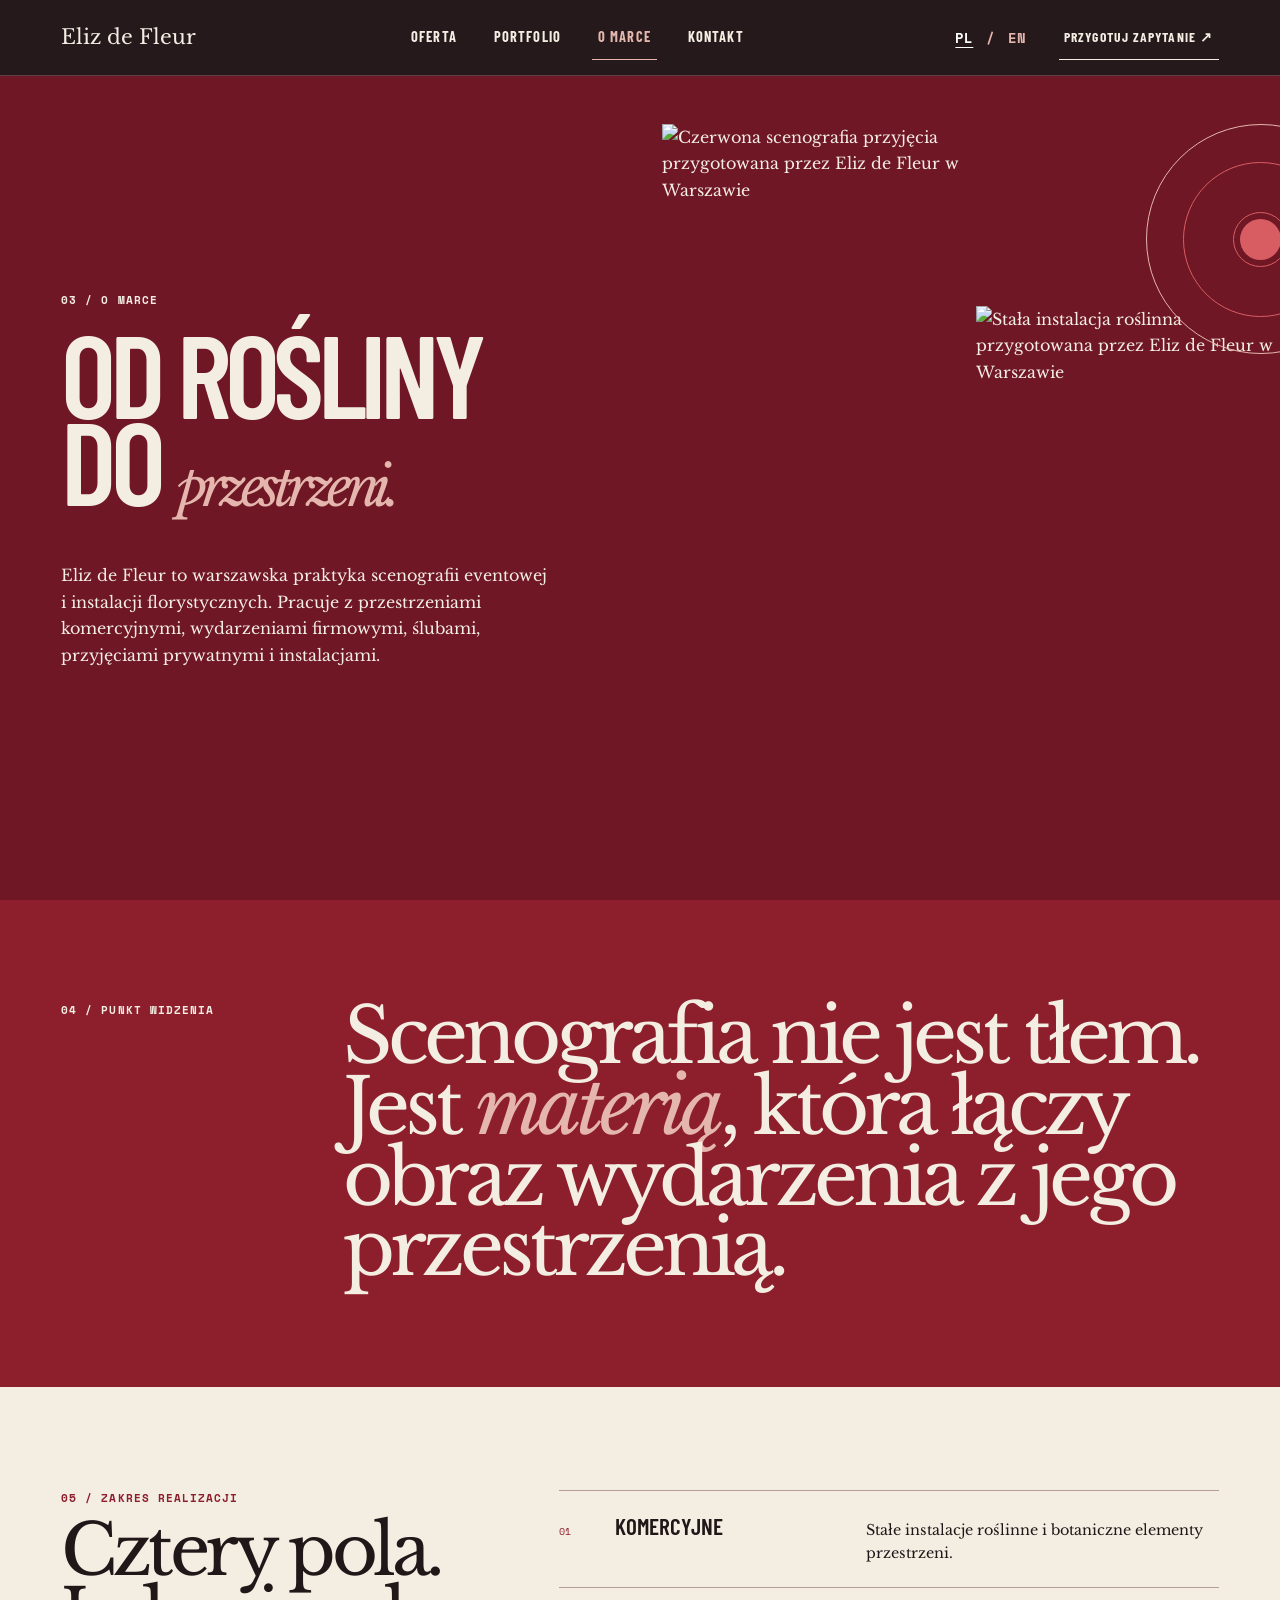
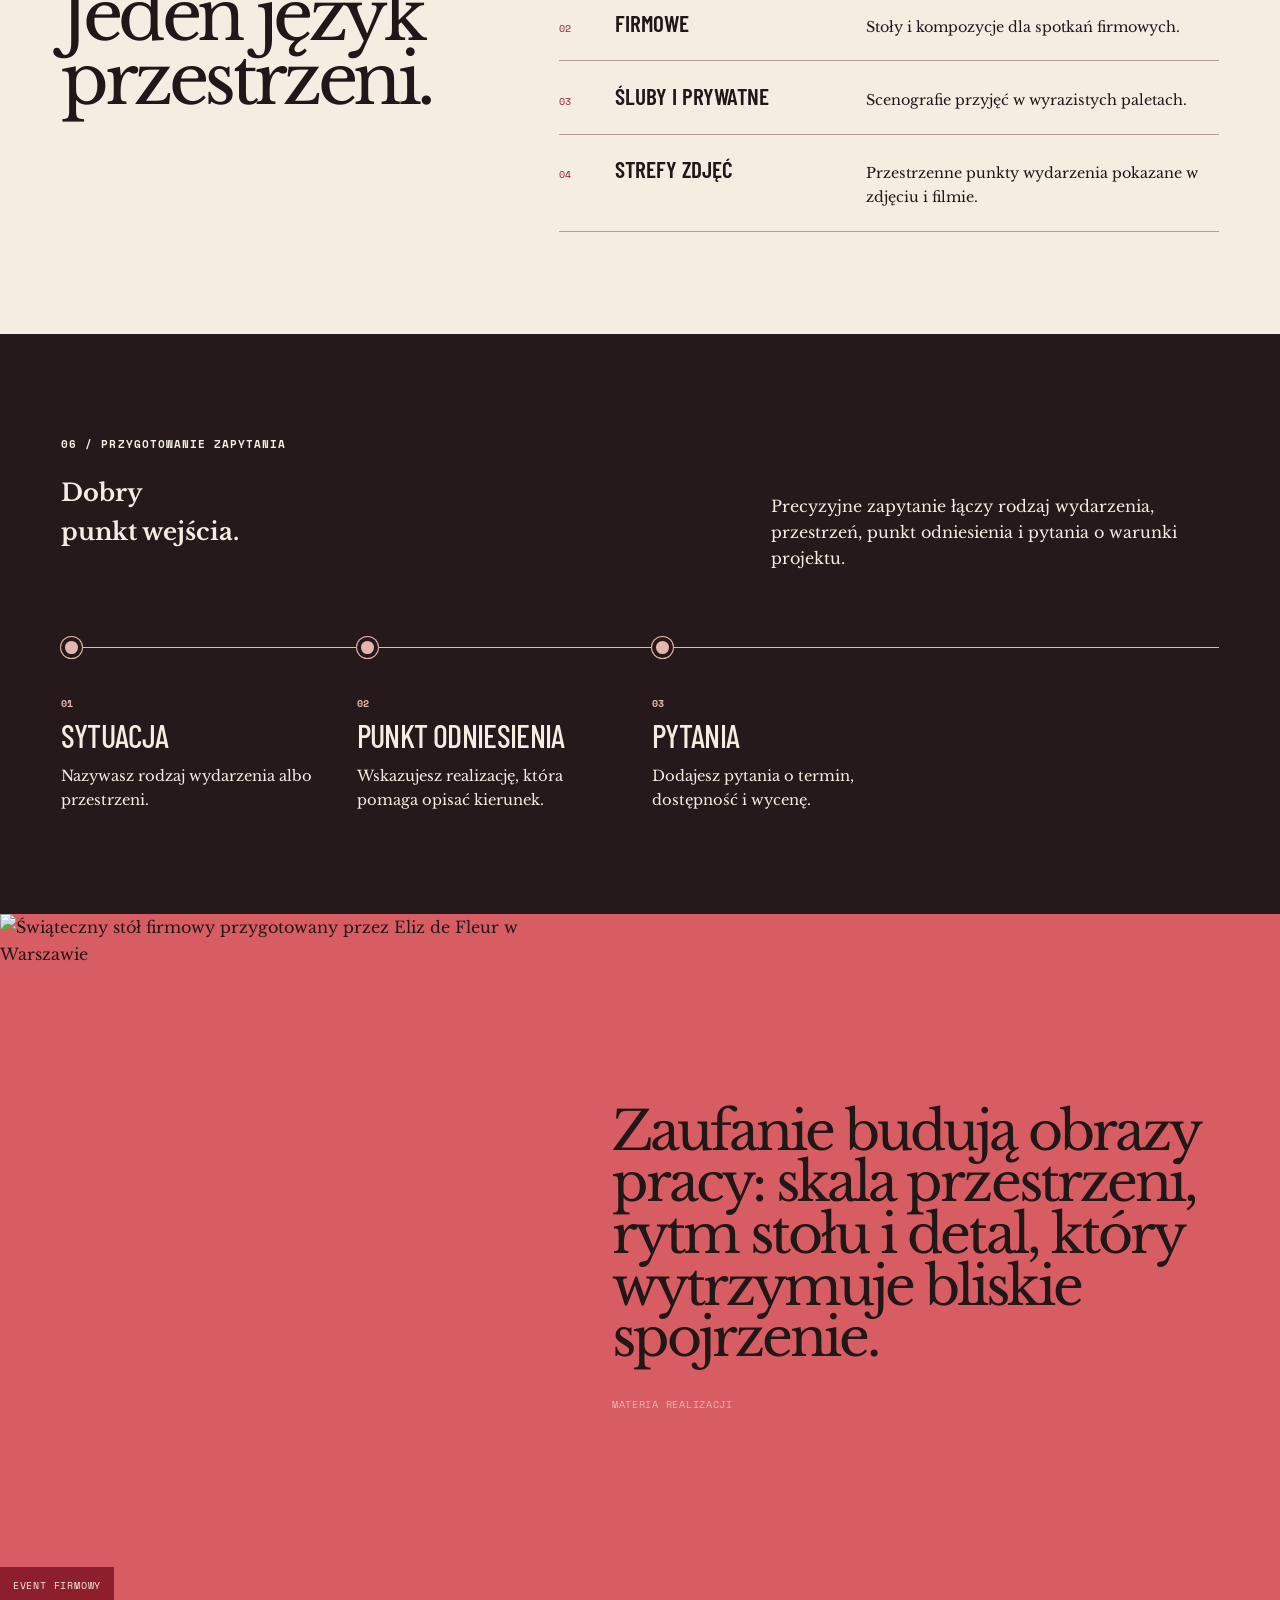
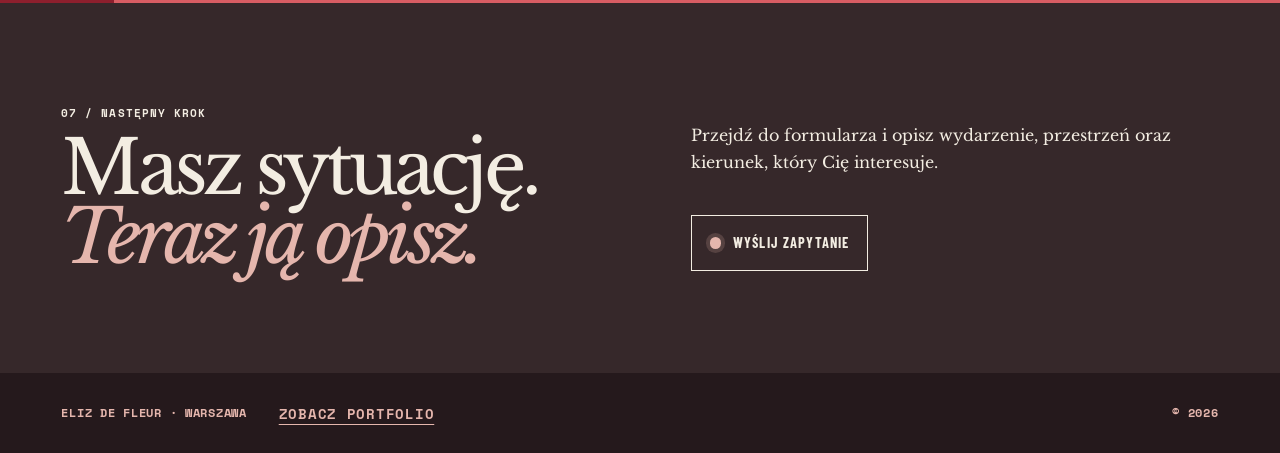
==== runs/eliz-de-fleur-golden-calibration/preview/site/about.html @ 15bd51e8 "Prepare isolated Eliz human-audit preview" ====
<!doctype html>
<html lang="pl">
<head>
  <meta charset="utf-8"><meta name="viewport" content="width=device-width, initial-scale=1"><meta name="description" content="Eliz de Fleur — warszawskie studio scenografii eventowej i instalacji florystycznych. Poznaj zakres pracy i drogę do konsultacji."><meta name="theme-color" content="#7f1f2c"><title>O marce — Eliz de Fleur | Warszawa</title>
  <meta name="robots" content="noindex, nofollow">
  <link rel="preconnect" href="https://fonts.googleapis.com"><link rel="preconnect" href="https://fonts.gstatic.com" crossorigin><link href="https://fonts.googleapis.com/css2?family=Barlow+Condensed:wght@400;500;600;700&family=Libre+Baskerville:ital,wght@0,400;0,700;1,400&family=Space+Mono:wght@400;700&display=swap" rel="stylesheet"><link rel="stylesheet" href="styles.css">
</head>
<body>
  <a class="skip-link" href="#main" data-pl="Przejdź do treści" data-en="Skip to content">Przejdź do treści</a>
  <header class="site-header"><a class="wordmark" href="index.html">Eliz de Fleur</a><button class="menu-toggle" type="button" aria-expanded="false" aria-controls="site-nav"><span class="menu-toggle__lines" aria-hidden="true"></span><span>Menu</span></button><nav class="site-nav" id="site-nav" aria-label="Główna nawigacja" data-pl-aria-label="Główna nawigacja" data-en-aria-label="Main navigation"><a href="services.html" data-pl="Oferta" data-en="Services">Oferta</a><a href="portfolio.html">Portfolio</a><a aria-current="page" href="about.html" data-pl="O marce" data-en="About">O marce</a><a href="contact.html" data-pl="Kontakt" data-en="Contact">Kontakt</a></nav><div class="header-tools"><div class="language-switch" aria-label="Wybór języka / Language selector"><button type="button" data-lang="pl" aria-pressed="true">PL</button><span aria-hidden="true">/</span><button type="button" data-lang="en" aria-pressed="false">EN</button></div><a class="header-cta" href="contact.html" data-pl="Przygotuj zapytanie ↗" data-en="Prepare an enquiry ↗">Przygotuj zapytanie ↗</a></div></header>
  <main id="main" tabindex="-1">
    <section class="about-hero" data-decision-role="brand_about" aria-labelledby="title"><div class="about-hero__copy"><p class="kicker">03 / <span data-pl="o marce" data-en="about">o marce</span></p><h1 id="title" data-pl-html="Od rośliny <br>do <em>przestrzeni.</em>" data-en-html="From plant <br>to <em>space.</em>">Od rośliny <br>do <em>przestrzeni.</em></h1><p data-pl="Eliz de Fleur to warszawska praktyka scenografii eventowej i instalacji florystycznych. Pracuje z przestrzeniami komercyjnymi, wydarzeniami firmowymi, ślubami, przyjęciami prywatnymi i instalacjami." data-en="Eliz de Fleur is a Warsaw event-scenography and floral-installation practice working across commercial spaces, corporate events, weddings, private celebrations and installations.">Eliz de Fleur to warszawska praktyka scenografii eventowej i instalacji florystycznych. Pracuje z przestrzeniami komercyjnymi, wydarzeniami firmowymi, ślubami, przyjęciami prywatnymi i instalacjami.</p></div><div class="about-hero__media"><figure><img src="https://res.cloudinary.com/qofhq8xa/image/upload/v1784352382/siteagent/01f0f2e351f053050b8910ba.jpg" width="590" height="720" alt="Czerwona scenografia przyjęcia przygotowana przez Eliz de Fleur w Warszawie"></figure><figure><img src="https://res.cloudinary.com/qofhq8xa/image/upload/v1784352356/siteagent/d1e18e6aa4aa28b3644c4f2b.jpg" width="590" height="775" alt="Stała instalacja roślinna przygotowana przez Eliz de Fleur w Warszawie"></figure></div><div class="orbit orbit--about" aria-hidden="true"><span></span><span></span><b></b></div></section>

    <section class="material-thesis" aria-labelledby="thesis"><p class="kicker">04 / <span data-pl="punkt widzenia" data-en="point of view">punkt widzenia</span></p><h2 id="thesis" data-pl-html="Scenografia nie jest tłem. Jest <em>materią</em>, która łączy obraz wydarzenia z jego przestrzenią." data-en-html="Scenography is not a backdrop. It is <em>material</em> that connects the event image with its space.">Scenografia nie jest tłem. Jest <em>materią</em>, która łączy obraz wydarzenia z jego przestrzenią.</h2></section>

    <section class="evidence-range" data-decision-role="proof" aria-labelledby="range-title"><div class="evidence-range__title"><p class="kicker">05 / <span data-pl="zakres realizacji" data-en="range of work">zakres realizacji</span></p><h2 id="range-title" data-pl="Cztery pola. Jeden język przestrzeni." data-en="Four fields. One spatial language.">Cztery pola. Jeden język przestrzeni.</h2></div><div class="evidence-range__list"><article><span>01</span><h3 data-pl="Komercyjne" data-en="Commercial">Komercyjne</h3><p data-pl="Stałe instalacje roślinne i botaniczne elementy przestrzeni." data-en="Permanent plant installations and botanical elements in a space.">Stałe instalacje roślinne i botaniczne elementy przestrzeni.</p></article><article><span>02</span><h3 data-pl="Firmowe" data-en="Corporate">Firmowe</h3><p data-pl="Stoły i kompozycje dla spotkań firmowych." data-en="Tables and compositions for corporate gatherings.">Stoły i kompozycje dla spotkań firmowych.</p></article><article><span>03</span><h3 data-pl="Śluby i prywatne" data-en="Weddings and private">Śluby i prywatne</h3><p data-pl="Scenografie przyjęć w wyrazistych paletach." data-en="Celebration scenography in distinctive palettes.">Scenografie przyjęć w wyrazistych paletach.</p></article><article><span>04</span><h3 data-pl="Strefy zdjęć" data-en="Photo zones">Strefy zdjęć</h3><p data-pl="Przestrzenne punkty wydarzenia pokazane w zdjęciu i filmie." data-en="Spatial event focal points shown in photography and film.">Przestrzenne punkty wydarzenia pokazane w zdjęciu i filmie.</p></article></div></section>

    <section class="process process--about" data-decision-role="trust_process" aria-labelledby="process-title"><div class="section-head process__head"><div><p class="kicker">06 / <span data-pl="przygotowanie zapytania" data-en="preparing an enquiry">przygotowanie zapytania</span></p><h2 id="process-title" data-pl-html="Dobry <br>punkt wejścia." data-en-html="A clear <br>starting point.">Dobry <br>punkt wejścia.</h2></div><p data-pl="Precyzyjne zapytanie łączy rodzaj wydarzenia, przestrzeń, punkt odniesienia i pytania o warunki projektu." data-en="A precise enquiry connects the type of event, the space, a reference point and questions about project terms.">Precyzyjne zapytanie łączy rodzaj wydarzenia, przestrzeń, punkt odniesienia i pytania o warunki projektu.</p></div><ol class="process-route"><li><span>01</span><h3 data-pl="Sytuacja" data-en="Situation">Sytuacja</h3><p data-pl="Nazywasz rodzaj wydarzenia albo przestrzeni." data-en="Name the kind of event or space.">Nazywasz rodzaj wydarzenia albo przestrzeni.</p></li><li><span>02</span><h3 data-pl="Punkt odniesienia" data-en="Reference point">Punkt odniesienia</h3><p data-pl="Wskazujesz realizację, która pomaga opisać kierunek." data-en="Point to a project that helps describe the direction.">Wskazujesz realizację, która pomaga opisać kierunek.</p></li><li><span>03</span><h3 data-pl="Pytania" data-en="Questions">Pytania</h3><p data-pl="Dodajesz pytania o termin, dostępność i wycenę." data-en="Add questions about timing, availability and pricing.">Dodajesz pytania o termin, dostępność i wycenę.</p></li></ol></section>

    <section class="about-proof-band"><figure><img loading="lazy" src="https://res.cloudinary.com/qofhq8xa/image/upload/v1784352353/siteagent/3a4ff0b6cd446eea0cd09a6a.jpg" width="590" height="738" alt="Świąteczny stół firmowy przygotowany przez Eliz de Fleur w Warszawie"><figcaption data-pl="Event firmowy" data-en="Corporate event">Event firmowy</figcaption></figure><blockquote><p data-pl="Zaufanie budują obrazy pracy: skala przestrzeni, rytm stołu i detal, który wytrzymuje bliskie spojrzenie." data-en="Trust is built through images of the work: the scale of a space, the rhythm of a table and details that hold up to a close look.">Zaufanie budują obrazy pracy: skala przestrzeni, rytm stołu i detal, który wytrzymuje bliskie spojrzenie.</p><cite data-pl="Materia realizacji" data-en="Material of the work">Materia realizacji</cite></blockquote></section>

    <section class="next-step next-step--about" data-decision-role="commercial_decision"><div><p class="kicker">07 / <span data-pl="następny krok" data-en="next step">następny krok</span></p><h2 data-pl-html="Masz sytuację. <br><em>Teraz ją opisz.</em>" data-en-html="You have a situation. <br><em>Now describe it.</em>">Masz sytuację. <br><em>Teraz ją opisz.</em></h2></div><div><p data-pl="Przejdź do formularza i opisz wydarzenie, przestrzeń oraz kierunek, który Cię interesuje." data-en="Continue to the form and describe the event, space and direction you have in mind.">Przejdź do formularza i opisz wydarzenie, przestrzeń oraz kierunek, który Cię interesuje.</p><a class="marker-link" href="contact.html#brief"><span class="marker-link__dot" aria-hidden="true"></span><span data-pl="Wyślij zapytanie" data-en="Send an enquiry">Wyślij zapytanie</span></a></div></section>
  </main>
  <footer class="site-footer"><span>Eliz de Fleur · Warszawa</span><a href="portfolio.html" data-pl="Zobacz portfolio" data-en="View the portfolio">Zobacz portfolio</a><span>© <span data-year></span></span></footer><script src="script.js"></script>
</body></html>
---- runs/eliz-de-fleur-golden-calibration/preview/site/styles.css ----
:root {
  --night: #25191c;
  --night-soft: #36282a;
  --wine: #8d1f2d;
  --wine-deep: #6f1724;
  --rose: #e5b6ad;
  --pink: #d85d63;
  --chalk: #f3ede2;
  --chalk-muted: #d8cec2;
  --ink: #201719;
  --line-dark: #5b4145;
  --line-light: rgba(243, 237, 226, 0.32);
  --serif: "Libre Baskerville", Georgia, serif;
  --condensed: "Barlow Condensed", "Arial Narrow", Arial, sans-serif;
  --mono: "Space Mono", Consolas, monospace;
  --gutter: clamp(1.125rem, 4.8vw, 5rem);
  --section-space: clamp(5rem, 8vw, 8.75rem);
}

*,
*::before,
*::after {
  box-sizing: border-box;
}

html {
  scroll-behavior: smooth;
  scroll-padding-top: 5rem;
}

body {
  margin: 0;
  min-width: 20rem;
  overflow-x: clip;
  background: var(--night);
  color: var(--chalk);
  font-family: var(--serif);
  font-size: 1rem;
  line-height: 1.65;
  text-rendering: optimizeLegibility;
}

body.nav-open {
  overflow: hidden;
}

img,
video {
  display: block;
  width: 100%;
  height: 100%;
  object-fit: cover;
}

button,
input,
select,
textarea {
  font: inherit;
}

a {
  color: inherit;
}

a:focus-visible,
button:focus-visible,
input:focus-visible,
select:focus-visible,
textarea:focus-visible,
summary:focus-visible {
  outline: 3px solid currentColor;
  outline-offset: 4px;
}

.portfolio-browser button:focus-visible,
.brief-form--light button:focus-visible,
.brief-form--light input:focus-visible,
.brief-form--light select:focus-visible,
.brief-form--light textarea:focus-visible,
.brief-form--light a:focus-visible {
  outline-color: var(--wine-deep);
}

main:focus {
  outline: none;
}

.skip-link {
  position: fixed;
  top: 0.75rem;
  left: 0.75rem;
  z-index: 100;
  min-height: 2.75rem;
  padding: 0.75rem 1rem;
  transform: translateY(-180%);
  background: #ffffff;
  color: #000000;
  font: 700 0.875rem/1.2 var(--condensed);
  letter-spacing: 0.06em;
  text-transform: uppercase;
  text-decoration: none;
}

.skip-link:focus {
  transform: translateY(0);
}

.site-header {
  position: relative;
  z-index: 20;
  display: grid;
  grid-template-columns: auto 1fr auto;
  min-height: 4.75rem;
  padding: 0 var(--gutter);
  border-bottom: 1px solid var(--line-dark);
  align-items: center;
}

.wordmark,
.header-contact,
.main-nav a,
.nav-toggle {
  min-height: 2.75rem;
  display: inline-flex;
  align-items: center;
}

.wordmark {
  padding-right: 1rem;
  font-size: clamp(1.1rem, 1.6vw, 1.5rem);
  text-decoration: none;
}

.main-nav {
  display: flex;
  justify-content: center;
  gap: clamp(0.75rem, 2.1vw, 2rem);
}

.main-nav a,
.header-contact,
.nav-toggle {
  padding: 0.25rem 0.375rem;
  font: 700 0.875rem/1 var(--condensed);
  letter-spacing: 0.09em;
  text-transform: uppercase;
  text-decoration: none;
}

.main-nav a,
.nav-toggle {
  font-size: clamp(0.9rem, 0.85vw, 0.98rem);
}

.main-nav a {
  position: relative;
}

.main-nav a::after {
  content: "";
  position: absolute;
  left: 0.375rem;
  right: 0.375rem;
  bottom: 0.35rem;
  height: 1px;
  transform: scaleX(0);
  transform-origin: left;
  background: var(--rose);
  transition: transform 180ms ease;
}

.main-nav a:hover::after,
.main-nav a:focus-visible::after {
  transform: scaleX(1);
}

.header-contact {
  gap: 0.65rem;
  border-bottom: 1px solid var(--chalk);
}

.nav-toggle {
  display: none;
  justify-self: end;
  gap: 0.625rem;
  border: 0;
  background: transparent;
  color: inherit;
  cursor: pointer;
}

.nav-toggle__mark,
.nav-toggle__mark::before {
  width: 1.25rem;
  height: 1px;
  display: block;
  background: currentColor;
  transition: transform 180ms ease;
}

.nav-toggle__mark::before {
  content: "";
  transform: translateY(-0.35rem);
}

.nav-toggle[aria-expanded="true"] .nav-toggle__mark {
  transform: rotate(45deg);
}

.nav-toggle[aria-expanded="true"] .nav-toggle__mark::before {
  transform: rotate(-90deg);
}

.micro-label,
.kicker {
  margin: 0;
  font: 700 0.7rem/1.45 var(--mono);
  letter-spacing: 0.09em;
  text-transform: uppercase;
}

.hero {
  position: relative;
  min-height: clamp(43rem, 77vw, 53rem);
  display: grid;
  grid-template-columns: minmax(0, 53%) minmax(0, 47%);
  overflow: hidden;
  border-bottom: 1px solid var(--line-dark);
}

.hero__copy {
  position: relative;
  z-index: 3;
  display: flex;
  flex-direction: column;
  justify-content: space-between;
  padding: clamp(4rem, 7vw, 7.25rem) var(--gutter) clamp(2.5rem, 4.5vw, 4rem);
}

.hero h1 {
  max-width: 6.3ch;
  margin: 1.25rem 0 1.75rem;
  color: var(--chalk);
  font: 500 clamp(5.2rem, 10.4vw, 10.4rem) / 0.72 var(--condensed);
  letter-spacing: -0.047em;
  text-transform: uppercase;
}

.hero h1 em {
  display: block;
  margin-left: 15%;
  color: var(--rose);
  font: 400 clamp(2.35rem, 4.35vw, 4.6rem) / 1 var(--serif);
  letter-spacing: -0.065em;
  text-transform: none;
}

.hero__offer {
  max-width: 31rem;
  margin: 0;
  font-size: clamp(1rem, 1.25vw, 1.2rem);
  line-height: 1.55;
}

.hero__actions {
  display: flex;
  align-items: center;
  flex-wrap: wrap;
  gap: 1rem 1.5rem;
  margin-top: 2rem;
}

.live-cta,
.form-submit,
.copy-button,
.prepared-inquiry__actions a {
  min-height: 3.5rem;
  display: inline-flex;
  align-items: center;
  justify-content: center;
  gap: 0.75rem;
  border: 0;
  font: 700 1rem/1 var(--condensed);
  letter-spacing: 0.08em;
  text-transform: uppercase;
  text-decoration: none;
  cursor: pointer;
}

.live-cta {
  padding: 0.75rem 1.25rem;
  background: var(--rose);
  color: var(--ink);
}

.live-cta > span {
  width: 0.65rem;
  height: 0.65rem;
  border-radius: 50%;
  background: var(--wine);
}

.live-cta:hover,
.live-cta:focus-visible {
  background: var(--chalk);
}

.text-link {
  min-height: 2.75rem;
  display: inline-flex;
  align-items: center;
  gap: 0.7rem;
  font: 700 0.9rem/1 var(--condensed);
  letter-spacing: 0.07em;
  text-transform: uppercase;
  text-underline-offset: 0.35rem;
}

.hero__media {
  position: relative;
  min-width: 0;
  margin: 0;
  overflow: hidden;
  background: var(--wine-deep);
}

.hero__media img {
  object-position: center 46%;
}

.hero__media figcaption {
  position: absolute;
  right: 0;
  bottom: 0;
  z-index: 2;
  max-width: 21rem;
  padding: 0.8rem 1rem;
  background: var(--wine);
  font: 700 0.67rem/1.45 var(--mono);
  letter-spacing: 0.06em;
  text-transform: uppercase;
}

.hero__frame {
  position: absolute;
  inset: 7% 9%;
  border: 1px solid rgba(243, 237, 226, 0.75);
  pointer-events: none;
}

.orbit-signature {
  position: absolute;
  z-index: 5;
  top: 3rem;
  right: -5rem;
  width: clamp(10rem, 18vw, 15rem);
  aspect-ratio: 1;
  border: 1px solid var(--rose);
  border-radius: 50%;
  pointer-events: none;
}

.orbit-signature::after {
  content: "";
  position: absolute;
  top: 50%;
  right: 100%;
  width: clamp(3rem, 6vw, 6rem);
  height: 1px;
  background: var(--rose);
}

.orbit-signature__ring {
  position: absolute;
  inset: 13%;
  border: 1px solid var(--pink);
  border-radius: 50%;
}

.orbit-signature__core {
  position: absolute;
  inset: 34%;
  border-radius: 50%;
  background: var(--pink);
}

.orbit-note {
  position: absolute;
  z-index: 6;
  top: 4.35rem;
  right: 8.5rem;
  margin: 0;
  color: var(--chalk);
  font: 700 0.66rem/1.45 var(--mono);
  letter-spacing: 0.08em;
  text-align: right;
  text-transform: uppercase;
}

.manifesto {
  display: grid;
  grid-template-columns: minmax(9rem, 14rem) minmax(0, 1fr);
  gap: clamp(2rem, 7vw, 7rem);
  padding: var(--section-space) var(--gutter);
  border-bottom: 1px solid rgba(37, 25, 28, 0.28);
  background: var(--wine);
}

.manifesto__statement {
  max-width: 72rem;
  margin: 0;
  font: 400 clamp(2.6rem, 5.8vw, 5.65rem) / 0.96 var(--serif);
  letter-spacing: -0.06em;
}

.manifesto__statement em {
  color: var(--rose);
}

.formats,
.proof,
.process,
.decision-brief,
.faq,
.contact {
  padding: var(--section-space) var(--gutter);
}

.section-heading {
  margin-bottom: clamp(2.5rem, 5vw, 5rem);
}

.section-heading--split,
.section-heading--proof,
.section-heading--process {
  display: grid;
  grid-template-columns: minmax(0, 1fr) minmax(17rem, 29rem);
  gap: clamp(2rem, 7vw, 7rem);
  align-items: end;
}

.section-heading h2,
.brand-story h2,
.decision-brief h2,
.faq h2,
.contact h2 {
  margin: 0;
  font: 400 clamp(3.25rem, 6.5vw, 6.5rem) / 0.94 var(--serif);
  letter-spacing: -0.065em;
}

.section-heading .micro-label,
.brand-story .micro-label,
.decision-brief .micro-label,
.faq .micro-label,
.contact .micro-label {
  margin-bottom: 1.1rem;
}

.section-heading > p {
  margin: 0;
}

.formats {
  background: var(--night);
}

.specimen-list {
  border-top: 1px solid var(--line-dark);
}

.specimen {
  min-height: 10rem;
  display: grid;
  grid-template-columns: 4.5rem minmax(15rem, 1.2fr) minmax(14rem, 0.85fr) 10rem;
  gap: clamp(1rem, 2vw, 2.25rem);
  align-items: center;
  padding: 1rem 0;
  border-bottom: 1px solid var(--line-dark);
}

.specimen__number {
  color: var(--rose);
  font: 700 0.7rem var(--mono);
}

.specimen h3 {
  margin: 0;
  font: 500 clamp(2.2rem, 4vw, 4rem) / 0.88 var(--condensed);
  letter-spacing: -0.025em;
  text-transform: uppercase;
}

.specimen p {
  max-width: 24rem;
  margin: 0;
  font-size: 0.95rem;
}

.specimen__thumb {
  height: 7.5rem;
  margin: 0;
  overflow: hidden;
}

.specimen__thumb--arch {
  border-radius: 50% 50% 0 0;
}

.specimen__thumb--round {
  border-radius: 50%;
}

.specimen__thumb--flat {
  clip-path: polygon(0 16%, 84% 16%, 100% 0, 100% 100%, 16% 100%, 0 84%);
}

.proof {
  background: var(--chalk);
  color: var(--ink);
}

.documentation-grid {
  display: grid;
  grid-template-columns: 1.15fr 0.72fr 0.72fr;
  grid-template-rows: 18rem 18rem 24rem;
  gap: 0.75rem;
}

.document {
  position: relative;
  min-width: 0;
  margin: 0;
  overflow: hidden;
  background: var(--night-soft);
}

.document img,
.document video {
  transition: transform 500ms cubic-bezier(0.2, 0.7, 0.2, 1);
}

.document:hover img {
  transform: scale(1.025);
}

.document figcaption {
  position: absolute;
  z-index: 3;
  left: 0;
  bottom: 0;
  padding: 0.7rem 0.8rem;
  background: var(--night);
  color: var(--chalk);
  font: 700 0.66rem/1.35 var(--mono);
  letter-spacing: 0.06em;
  text-transform: uppercase;
}

.document figcaption span {
  margin-right: 0.5rem;
  color: var(--rose);
}

.document--commercial {
  grid-row: 1 / span 2;
}

.document--commercial img {
  object-position: 58% center;
}

.document--corporate-main {
  grid-column: 2 / span 2;
}

.document--corporate-wide {
  grid-column: 2 / span 2;
}

.document--corporate-wide img {
  object-position: center 57%;
}

.document--wedding {
  grid-column: 1 / span 2;
}

.document--film {
  grid-column: 3;
}

.video-shell {
  position: absolute;
  inset: 0;
}

.video-shell video {
  background: var(--night-soft);
}

.video-state {
  position: absolute;
  top: 0;
  right: 0;
  left: 0;
  z-index: 2;
  margin: 0;
  padding: 0.55rem 0.7rem;
  background: rgba(37, 25, 28, 0.82);
  color: var(--chalk);
  font: 700 0.62rem/1.45 var(--mono);
  letter-spacing: 0.04em;
}

.video-shell.is-playing .video-state,
.video-shell.is-ready .video-state {
  transform: translateY(-105%);
}

.brand-story {
  display: grid;
  grid-template-columns: 42% minmax(0, 58%);
  border-bottom: 1px solid var(--line-dark);
  background: var(--night-soft);
}

.brand-story__media {
  position: relative;
  min-height: 45rem;
  margin: 0;
  overflow: hidden;
}

.brand-story__media img {
  object-position: center 52%;
}

.brand-story__media figcaption {
  position: absolute;
  top: 0;
  right: 0;
  padding: 0.75rem 0.85rem;
  background: var(--chalk);
  color: var(--ink);
  font: 700 0.65rem/1.4 var(--mono);
  letter-spacing: 0.06em;
  text-transform: uppercase;
  writing-mode: vertical-rl;
}

.brand-story__copy {
  display: flex;
  flex-direction: column;
  padding: var(--section-space) var(--gutter);
}

.brand-story__lead {
  max-width: 37rem;
  margin: 2rem 0 3.5rem;
  font-size: clamp(1.05rem, 1.4vw, 1.25rem);
}

.evidence-notes {
  margin: auto 0 0;
  border-top: 1px solid var(--line-light);
}

.evidence-notes div {
  display: grid;
  grid-template-columns: 7rem 1fr;
  gap: 1.25rem;
  padding: 1rem 0;
  border-bottom: 1px solid var(--line-light);
}

.evidence-notes dt {
  color: var(--rose);
  font: 700 0.65rem/1.5 var(--mono);
  letter-spacing: 0.07em;
  text-transform: uppercase;
}

.evidence-notes dd {
  margin: 0;
}

.process {
  background: var(--night);
}

.process-route {
  position: relative;
  display: grid;
  grid-template-columns: repeat(4, minmax(0, 1fr));
  gap: 1.5rem;
  margin: 0;
  padding: 0;
  list-style: none;
}

.process-route::before {
  content: "";
  position: absolute;
  top: 0.72rem;
  right: 0;
  left: 0;
  height: 1px;
  background: var(--rose);
}

.process-route li {
  position: relative;
  padding: 3.25rem 0.5rem 0 0;
}

.process-route li::before {
  content: "";
  position: absolute;
  top: 0.1rem;
  left: 0;
  width: 1.3rem;
  height: 1.3rem;
  border: 0.3rem solid var(--night);
  border-radius: 50%;
  background: var(--rose);
  box-shadow: 0 0 0 1px var(--rose);
}

.process-route span {
  color: var(--rose);
  font: 700 0.65rem var(--mono);
}

.process-route h3 {
  margin: 0.45rem 0 0.8rem;
  font: 500 clamp(1.8rem, 2.5vw, 2.75rem) / 0.92 var(--condensed);
  letter-spacing: -0.02em;
  text-transform: uppercase;
}

.process-route p {
  margin: 0;
  font-size: 0.92rem;
}

.decision-brief {
  display: grid;
  grid-template-columns: minmax(18rem, 0.8fr) minmax(24rem, 1.2fr);
  gap: clamp(3rem, 8vw, 8rem);
  background: var(--chalk);
  color: var(--ink);
}

.decision-brief__intro {
  align-self: start;
  position: sticky;
  top: 2rem;
}

.decision-brief__intro > p:last-child {
  max-width: 31rem;
  margin: 2rem 0 0;
}

.brief-list {
  margin: 0;
  padding: 0;
  border-top: 1px solid var(--ink);
  list-style: none;
}

.brief-list li {
  display: grid;
  grid-template-columns: 3rem minmax(9rem, 0.45fr) minmax(0, 1fr);
  gap: 1rem;
  padding: 1.5rem 0;
  border-bottom: 1px solid rgba(32, 23, 25, 0.5);
  align-items: baseline;
}

.brief-list span {
  color: var(--wine);
  font: 700 0.65rem var(--mono);
}

.brief-list strong {
  font: 600 1.55rem/1 var(--condensed);
  text-transform: uppercase;
}

.brief-list p {
  margin: 0;
}

.decision-brief__note {
  grid-column: 2;
  padding: 1.5rem;
  border-left: 0.5rem solid var(--wine);
  background: var(--rose);
}

.decision-brief__note p:last-child {
  margin: 0;
}

.faq {
  display: grid;
  grid-template-columns: minmax(14rem, 0.65fr) minmax(25rem, 1.35fr);
  gap: clamp(3rem, 8vw, 8rem);
  background: var(--pink);
  color: var(--ink);
}

.faq__list {
  border-top: 1px solid var(--ink);
}

.faq details {
  border-bottom: 1px solid var(--ink);
  padding: 0.85rem 0;
}

.faq summary {
  min-height: 3.25rem;
  display: grid;
  grid-template-columns: 1fr 2rem;
  gap: 1rem;
  align-items: center;
  cursor: pointer;
  list-style: none;
  font: 700 clamp(1.15rem, 1.8vw, 1.5rem) / 1.15 var(--condensed);
  letter-spacing: 0.01em;
  text-transform: uppercase;
}

.faq summary::-webkit-details-marker {
  display: none;
}

.faq summary::after {
  content: "+";
  font: 400 1.9rem/1 var(--serif);
  text-align: center;
}

.faq details[open] summary::after {
  content: "−";
}

.faq details p {
  max-width: 44rem;
  margin: 0.4rem 3rem 0.75rem 0;
}

.contact {
  display: grid;
  grid-template-columns: minmax(18rem, 0.85fr) minmax(25rem, 1.15fr);
  gap: clamp(3rem, 8vw, 8rem);
  background: var(--wine-deep);
}

.contact__intro > p:not(.micro-label) {
  max-width: 35rem;
  margin: 2rem 0 2.5rem;
}

.instagram-path {
  max-width: 34rem;
  min-height: 4.5rem;
  display: flex;
  justify-content: space-between;
  gap: 1rem;
  align-items: center;
  padding: 0.9rem 0;
  border-top: 1px solid var(--rose);
  border-bottom: 1px solid var(--rose);
  color: var(--rose);
  font: 700 0.8rem/1.35 var(--mono);
  letter-spacing: 0.05em;
  text-transform: uppercase;
  text-decoration: none;
}

.instagram-path:hover,
.instagram-path:focus-visible {
  color: var(--chalk);
}

.inquiry-form {
  align-self: start;
}

.form-note,
.field-help,
.field-error,
.noscript-note {
  font-size: 0.82rem;
}

.form-note {
  margin: 0 0 2rem;
  color: var(--chalk-muted);
}

.field-row {
  display: grid;
  grid-template-columns: 1fr 1fr;
  gap: 1.5rem;
}

.field {
  display: block;
  margin-bottom: 1.4rem;
}

.field > span {
  display: block;
  margin-bottom: 0.45rem;
  color: var(--rose);
  font: 700 0.68rem/1.4 var(--mono);
  letter-spacing: 0.08em;
  text-transform: uppercase;
}

.field input,
.field select,
.field textarea {
  width: 100%;
  min-height: 3rem;
  border: 0;
  border-bottom: 1px solid var(--rose);
  border-radius: 0;
  padding: 0.7rem 0;
  background: transparent;
  color: var(--chalk);
}

.field select {
  color-scheme: dark;
}

.field textarea {
  min-height: 8rem;
  resize: vertical;
}

.field input[aria-invalid="true"],
.field select[aria-invalid="true"],
.field textarea[aria-invalid="true"] {
  border-bottom-width: 3px;
  border-color: #ffffff;
}

.field-help,
.field-error {
  display: block;
  margin-top: 0.45rem;
}

.field-help {
  color: var(--chalk-muted);
}

.field-error {
  min-height: 1.25em;
  color: #ffffff;
  font-weight: 700;
}

.form-submit {
  width: 100%;
  margin-top: 0.25rem;
  padding: 0.75rem 1.25rem;
  background: var(--chalk);
  color: var(--ink);
}

.form-submit:hover,
.form-submit:focus-visible {
  background: var(--rose);
}

.prepared-inquiry {
  margin-top: 2rem;
  padding-top: 2rem;
  border-top: 1px solid var(--rose);
}

.prepared-inquiry__status {
  margin: 0 0 1rem;
  color: var(--chalk);
  font-weight: 700;
}

.prepared-inquiry__actions {
  display: grid;
  grid-template-columns: 1fr 1fr;
  gap: 0.75rem;
}

.copy-button,
.prepared-inquiry__actions a {
  min-height: 44px;
  padding: 0.75rem 1rem;
  display: inline-flex;
  align-items: center;
  justify-content: center;
  text-align: center;
}

.copy-button {
  background: var(--rose);
  color: var(--ink);
}

.prepared-inquiry__actions a {
  border: 1px solid var(--rose);
  color: var(--chalk);
}

.site-footer {
  min-height: 5rem;
  display: grid;
  grid-template-columns: auto 1fr auto;
  gap: 2rem;
  align-items: center;
  padding: 1rem var(--gutter);
  background: var(--night);
  color: var(--rose);
  font: 700 clamp(0.75rem, 0.72vw, 0.82rem)/1.5 var(--mono);
  letter-spacing: 0.06em;
  text-transform: uppercase;
}

.site-footer p {
  margin: 0;
  text-align: center;
}

.site-footer a {
  min-height: 2.75rem;
  display: inline-flex;
  align-items: center;
  text-underline-offset: 0.3rem;
  font-size: 0.875rem;
}

@media (max-width: 70rem) {
  .specimen {
    grid-template-columns: 3rem minmax(13rem, 1fr) minmax(12rem, 0.8fr) 8rem;
  }

  .process-route {
    grid-template-columns: repeat(3, minmax(0, 1fr));
    row-gap: 3rem;
  }

  .process-route::before {
    display: none;
  }

  .process-route li {
    padding-top: 2.5rem;
    border-top: 1px solid var(--rose);
  }

  .process-route li::before {
    top: -0.65rem;
  }
}

@media (max-width: 56rem) {
  .site-header {
    grid-template-columns: auto 1fr auto;
  }

  .nav-toggle {
    display: inline-flex;
  }

  .main-nav {
    position: absolute;
    top: 100%;
    right: 0;
    left: 0;
    display: grid;
    padding: 1rem var(--gutter) 1.5rem;
    border-bottom: 1px solid var(--line-dark);
    background: var(--night);
    opacity: 0;
    visibility: hidden;
    transform: translateY(-0.75rem);
    transition: opacity 160ms ease, transform 160ms ease, visibility 160ms;
  }

  .main-nav.is-open {
    opacity: 1;
    visibility: visible;
    transform: translateY(0);
  }

  .main-nav a {
    min-height: 3rem;
    border-bottom: 1px solid var(--line-dark);
  }

  .hero {
    grid-template-columns: 1fr 1fr;
  }

  .hero__copy {
    padding-right: 2rem;
  }

  .hero h1 {
    font-size: clamp(4.7rem, 12vw, 7rem);
  }

  .orbit-note {
    display: none;
  }

  .section-heading--split,
  .section-heading--proof,
  .section-heading--process {
    grid-template-columns: 1fr 20rem;
    gap: 3rem;
  }

  .specimen {
    grid-template-columns: 3rem 1fr 7rem;
  }

  .specimen p {
    grid-column: 2;
  }

  .specimen__thumb {
    grid-column: 3;
    grid-row: 1 / span 2;
  }

  .documentation-grid {
    grid-template-rows: 16rem 16rem 21rem;
  }

  .brand-story__copy {
    padding-left: 2.5rem;
  }

  .decision-brief,
  .faq,
  .contact {
    grid-template-columns: 1fr;
  }

  .decision-brief__intro {
    position: static;
  }

  .decision-brief__note {
    grid-column: 1;
  }
}

@media (max-width: 45rem) {
  html {
    scroll-padding-top: 4.25rem;
  }

  .site-header {
    min-height: 4rem;
    padding-right: 1rem;
    padding-left: 1rem;
  }

  .wordmark {
    font-size: 1rem;
  }

  .header-contact {
    padding-right: 0;
    padding-left: 0;
    font-size: 0.75rem;
  }

  .nav-toggle__label {
    position: absolute;
    width: 1px;
    height: 1px;
    overflow: hidden;
    clip: rect(0 0 0 0);
    white-space: nowrap;
  }

  .hero {
    min-height: 0;
    grid-template-columns: 1fr;
  }

  .hero__copy {
    min-height: 37rem;
    padding: 3.6rem 1.125rem 2.5rem;
  }

  .hero h1 {
    max-width: 5.3ch;
    margin-top: 1.1rem;
    font-size: clamp(5.2rem, 24vw, 7.2rem);
  }

  .hero h1 em {
    margin-left: 8%;
    font-size: clamp(2.3rem, 11vw, 3.4rem);
  }

  .hero__offer {
    max-width: 29rem;
    font-size: 1rem;
  }

  .hero__actions {
    align-items: stretch;
    flex-direction: column;
  }

  .live-cta,
  .text-link {
    width: 100%;
    justify-content: center;
  }

  .hero__media {
    height: 35rem;
  }

  .orbit-signature {
    top: 1rem;
    right: -3.25rem;
    width: 8.5rem;
  }

  .manifesto {
    grid-template-columns: 1fr;
    gap: 1.5rem;
    padding: 5rem 1.125rem;
  }

  .manifesto__statement {
    font-size: clamp(2.65rem, 12.5vw, 4.1rem);
  }

  .formats,
  .proof,
  .process,
  .decision-brief,
  .faq,
  .contact {
    padding: 5rem 1.125rem;
  }

  .section-heading--split,
  .section-heading--proof,
  .section-heading--process {
    grid-template-columns: 1fr;
    gap: 1.35rem;
  }

  .section-heading h2,
  .brand-story h2,
  .decision-brief h2,
  .faq h2,
  .contact h2 {
    font-size: clamp(3.25rem, 15vw, 4.8rem);
  }

  .specimen {
    min-height: 0;
    grid-template-columns: 2.25rem 1fr;
    gap: 0.7rem;
    padding: 1.5rem 0;
  }

  .specimen h3 {
    font-size: clamp(2rem, 9.3vw, 2.9rem);
  }

  .specimen p {
    grid-column: 2;
    font-size: 0.9rem;
  }

  .specimen__thumb {
    display: none;
  }

  .documentation-grid {
    grid-template-columns: 1fr 1fr;
    grid-template-rows: 23rem 13rem 13rem 20rem;
    gap: 0.5rem;
  }

  .document--commercial {
    grid-column: 1 / span 2;
    grid-row: 1;
  }

  .document--corporate-main,
  .document--corporate-wide,
  .document--wedding,
  .document--film {
    grid-column: auto;
    grid-row: auto;
  }

  .document--corporate-wide,
  .document--film {
    grid-column: 1 / span 2;
  }

  .document figcaption {
    padding: 0.55rem 0.6rem;
    font-size: 0.75rem;
  }

  .video-state {
    font-size: 0.75rem;
  }

  .brand-story {
    grid-template-columns: 1fr;
  }

  .brand-story__media {
    min-height: 34rem;
  }

  .brand-story__copy {
    min-height: 38rem;
    padding: 5rem 1.125rem;
  }

  .evidence-notes div {
    grid-template-columns: 5.8rem 1fr;
  }

  .process-route {
    grid-template-columns: 1fr;
    gap: 2rem;
  }

  .process-route li {
    padding: 0 0 0 2.75rem;
    border-top: 0;
  }

  .process-route li::before {
    top: 0.15rem;
    left: 0;
  }

  .process-route li::after {
    content: "";
    position: absolute;
    top: 1.5rem;
    bottom: -2rem;
    left: 0.65rem;
    width: 1px;
    background: var(--rose);
  }

  .process-route li:last-child::after {
    display: none;
  }

  .brief-list li {
    grid-template-columns: 2.25rem 1fr;
  }

  .brief-list p {
    grid-column: 2;
  }

  .decision-brief__note {
    padding: 1.25rem;
  }

  .faq {
    gap: 2.5rem;
  }

  .faq summary {
    font-size: 1.05rem;
  }

  .faq details p {
    margin-right: 1rem;
  }

  .contact {
    gap: 3.5rem;
  }

  .field-row,
  .prepared-inquiry__actions {
    grid-template-columns: 1fr;
    gap: 0;
  }

  .prepared-inquiry__actions {
    gap: 0.75rem;
  }

  .site-footer {
    grid-template-columns: 1fr;
    gap: 0.5rem;
    padding: 1.5rem 1.125rem;
  }

  .site-footer p {
    text-align: left;
  }
}

@media (prefers-reduced-motion: reduce) {
  html {
    scroll-behavior: auto;
  }

  *,
  *::before,
  *::after {
    scroll-behavior: auto !important;
    transition-duration: 0.01ms !important;
    animation-duration: 0.01ms !important;
    animation-iteration-count: 1 !important;
  }
}

/* Multi-page expansion of Concept C. */
:root { --signal: #d85d63; }
.site-nav { display: flex; justify-content: center; gap: clamp(.75rem, 2vw, 1.8rem); }
.site-nav a, .menu-toggle, .header-cta { min-height: 44px; padding: .25rem .35rem; display: inline-flex; align-items: center; color: inherit; text-decoration: none; font: 700 .85rem/1 var(--condensed); letter-spacing: .08em; text-transform: uppercase; }
.site-nav a, .menu-toggle { font-size: clamp(.9rem, .85vw, .98rem); }
.site-nav a[aria-current="page"] { color: var(--rose); border-bottom: 1px solid var(--rose); }
.menu-toggle { display: none; justify-self: end; gap: .55rem; border: 0; background: transparent; cursor: pointer; }
.menu-toggle__lines, .menu-toggle__lines::after { width: 1.2rem; height: 1px; display: block; position: relative; background: currentColor; content: ""; }
.menu-toggle__lines::after { position: absolute; top: .35rem; }
.header-tools { justify-self: end; display: flex; align-items: center; gap: clamp(.75rem, 1.5vw, 1.4rem); }
.header-cta { border-bottom: 1px solid var(--chalk); }
.language-switch { min-height: 44px; display: inline-flex; align-items: center; color: var(--rose); font: 700 .875rem var(--mono); }
.language-switch button { width: 44px; min-width: 44px; min-height: 44px; padding: 0; border: 0; background: transparent; color: var(--rose); cursor: pointer; font: inherit; }
.nav-toggle { min-width: 44px; }
.language-switch button[aria-pressed="true"] { color: #fff; text-decoration: underline; text-underline-offset: .25rem; }
.section-link { margin-top: 1.2rem; }
.instagram-direct { min-height: 54px; margin-top: 2rem; padding: 0 1rem; display: inline-flex; align-items: center; justify-content: space-between; gap: 1rem; border: 1px solid var(--rose); color: var(--chalk); text-decoration: none; font: 700 .9rem var(--condensed); letter-spacing: .08em; text-transform: uppercase; }
.inquiry-form select { width: 100%; min-height: 50px; padding: .65rem 0; border: 0; border-bottom: 1px solid var(--rose); border-radius: 0; background: transparent; color: var(--chalk); font: inherit; }
.inquiry-form select option { color: #111; }
.form-result { margin-top: 1.5rem; padding: 1.2rem; border: 1px solid var(--rose); }
.form-result > p { margin-top: 0; }
.form-result .brief-output { min-height: 12rem; padding: .8rem; border: 1px solid var(--line-light); background: rgba(0,0,0,.12); }
.form-result__actions { margin-top: .8rem; display: grid; grid-template-columns: 1fr 1fr; gap: .6rem; }
.form-result__actions button, .form-result__actions a { min-height: 50px; margin: 0; padding: 0 .8rem; display: inline-flex; align-items: center; justify-content: center; border: 1px solid currentColor; background: transparent; color: inherit; cursor: pointer; text-align: center; text-decoration: none; font: 700 .85rem var(--condensed); letter-spacing: .07em; text-transform: uppercase; }
.copy-status { min-height: 1.3rem; color: var(--rose); font: .7rem var(--mono); }

.page-hero { min-height: calc(100dvh - 76px); padding-left: var(--gutter); display: grid; grid-template-columns: 54% 46%; position: relative; overflow: hidden; border-bottom: 1px solid var(--line-dark); }
.page-hero > div:first-child { padding: clamp(4.5rem, 9vw, 8.5rem) clamp(2rem, 6vw, 7rem) 4.5rem 0; display: flex; flex-direction: column; align-items: flex-start; justify-content: center; }
.page-hero h1, .portfolio-intro h1, .about-hero h1, .contact-hero h1 { margin: 1.3rem 0 2rem; font: 600 clamp(4.8rem, 9.2vw, 9.6rem)/.74 var(--condensed); letter-spacing: -.055em; text-transform: uppercase; }
.page-hero h1 em, .portfolio-intro h1 em, .about-hero h1 em, .contact-hero h1 em { color: var(--rose); font: italic 400 .46em/1 var(--serif); text-transform: none; }
.page-hero > div:first-child > p:not(.kicker) { max-width: 31rem; margin: 0 0 2rem; }
.page-hero > figure { min-height: 100%; margin: 0; position: relative; overflow: hidden; }
.page-hero figcaption, .service-duo figcaption, .service-video figcaption, .about-proof-band figcaption, .contact-hero figcaption { position: absolute; z-index: 1; bottom: 0; left: 0; padding: .65rem .8rem; background: var(--wine); color: var(--chalk); font: .62rem var(--mono); letter-spacing: .08em; text-transform: uppercase; }
.orbit { width: clamp(10rem,18vw,17rem); aspect-ratio: 1; position: absolute; z-index: 3; right: -6rem; top: 3rem; border: 1px solid var(--rose); border-radius: 50%; pointer-events: none; }
.orbit span { position: absolute; inset: 16%; border: 1px solid var(--pink); border-radius: 50%; }
.orbit span + span { inset: 38%; }
.orbit b { width: 18%; aspect-ratio: 1; display: block; position: absolute; top: 41%; left: 41%; border-radius: 50%; background: var(--pink); }

.service-chapter { min-height: 46rem; padding: var(--section-space) var(--gutter); display: grid; grid-template-columns: 4rem minmax(17rem,.68fr) minmax(27rem,1.32fr); gap: clamp(1.5rem,4vw,4.5rem); align-items: start; }
.service-chapter__index { font: .68rem var(--mono); }
.service-chapter__copy { position: sticky; top: 2rem; }
.service-chapter__copy h2 { margin: .9rem 0 1.8rem; font: 400 clamp(3.1rem,5.3vw,6.2rem)/.9 var(--serif); letter-spacing: -.065em; }
.service-chapter--chalk { background: var(--chalk); color: var(--ink); }
.service-chapter--chalk .kicker { color: var(--wine); }
.service-chapter--wine { background: var(--wine-deep); }
.service-chapter--ink { background: var(--night); }
.service-chapter--signal { background: var(--pink); color: var(--ink); }
.service-pair, .service-strip, .service-duo, .service-video { display: grid; gap: .75rem; align-items: end; }
.service-pair { min-height: 38rem; grid-template-columns: 1.1fr .9fr; }
.service-pair figure, .service-strip figure, .service-duo figure, .service-video figure { margin: 0; position: relative; overflow: hidden; }
.service-pair figure { height: 74%; }
.service-pair__portrait { height: 100% !important; }
.service-strip { grid-template-columns: repeat(3,1fr); align-items: center; }
.service-strip figure { height: 26rem; }
.service-strip__tall { height: 38rem !important; }
.service-duo { grid-template-columns: .8fr 1.2fr; }
.service-duo figure { height: 31rem; }
.service-duo figure:first-child { height: 39rem; }
.service-video { grid-template-columns: 1fr 1fr; }
.service-video figure { height: 40rem; }
.service-video video { width: 100%; height: 100%; object-fit: cover; background: var(--night); }
.next-step { padding: var(--section-space) var(--gutter); display: grid; grid-template-columns: 1fr 1fr; gap: clamp(3rem,8vw,9rem); background: var(--night-soft); }
.next-step h2 { margin: .8rem 0 0; font: 400 clamp(3rem,5.8vw,6.5rem)/.92 var(--serif); letter-spacing: -.065em; }
.next-step h2 em { color: var(--rose); }
.next-step > div:last-child { max-width: 31rem; align-self: end; }

.marker-link {
  min-height: 3.5rem;
  margin-top: 1.5rem;
  padding: .75rem 1.1rem;
  display: inline-flex;
  align-items: center;
  gap: .75rem;
  border: 1px solid currentColor;
  color: inherit;
  text-decoration: none;
  font: 700 .9rem/1 var(--condensed);
  letter-spacing: .08em;
  text-transform: uppercase;
}
.marker-link__dot { width: .7rem; height: .7rem; border-radius: 50%; background: var(--rose); box-shadow: 0 0 0 4px rgba(229,182,173,.18); }

.portfolio-page { background: var(--chalk); color: var(--ink); }
.portfolio-page .site-header { background: var(--night); color: var(--chalk); }
.portfolio-intro { min-height: 34rem; padding: clamp(5rem,9vw,9rem) var(--gutter) 4rem; display: grid; grid-template-columns: 1.2fr .8fr; gap: clamp(3rem,8vw,9rem); position: relative; overflow: hidden; background: var(--chalk); color: var(--ink); }
.portfolio-intro__copy { max-width: 31rem; align-self: end; }
.portfolio-intro__count { margin: 2.2rem 0 0; display: flex; align-items: end; gap: 1rem; border-top: 1px solid var(--ink); padding-top: 1rem; }
.portfolio-intro__count strong { font: 500 clamp(4rem,7vw,7rem)/.8 var(--condensed); }
.portfolio-intro__count span { max-width: 9rem; font: 700 .68rem/1.45 var(--mono); letter-spacing: .06em; text-transform: uppercase; }
.orbit--portfolio { border-color: var(--wine); }
.portfolio-browser { padding: 0 var(--gutter) var(--section-space); background: var(--chalk); }
.portfolio-filters { position: sticky; z-index: 8; top: 0; display: flex; gap: .3rem; overflow-x: auto; padding: .8rem 0; border-top: 1px solid var(--ink); border-bottom: 1px solid var(--ink); background: var(--chalk); scrollbar-width: thin; }
.portfolio-filters button { min-height: 44px; flex: 0 0 auto; padding: .4rem .8rem; border: 1px solid transparent; background: transparent; color: var(--ink); cursor: pointer; font: 700 .72rem/1 var(--mono); letter-spacing: .04em; text-transform: uppercase; }
.portfolio-filters button.is-active { border-color: var(--wine); background: var(--wine); color: var(--chalk); }
.portfolio-mosaic { padding-top: 1rem; display: grid; grid-template-columns: repeat(4,minmax(0,1fr)); grid-auto-flow: dense; gap: .75rem; align-items: start; }
.media-item { min-height: 18rem; margin: 0; position: relative; overflow: hidden; background: var(--night-soft); }
.media-item[hidden] { display: none; }
.media-item--portrait { grid-row: span 2; min-height: 36.75rem; }
.media-item--wide { grid-column: span 2; }
.media-item--lift { margin-top: 4rem; }
.media-item--video { min-height: 27rem; }
.media-item img, .media-item video { min-height: inherit; }
.media-item figcaption { position: absolute; right: 0; bottom: 0; left: 0; display: flex; justify-content: space-between; gap: 1rem; padding: .65rem .75rem; background: rgba(37,25,28,.9); color: var(--chalk); font: 700 .62rem/1.4 var(--mono); letter-spacing: .05em; text-transform: uppercase; }
.media-item figcaption b { color: var(--rose); }
.portfolio-close { padding: var(--section-space) var(--gutter); display: grid; grid-template-columns: .35fr 1fr .8fr; gap: clamp(2rem,5vw,5rem); align-items: end; background: var(--wine); color: var(--chalk); }
.portfolio-close h2 { margin: 0; font: 400 clamp(3rem,5.8vw,6.5rem)/.92 var(--serif); letter-spacing: -.065em; }
.portfolio-close > p { margin: 0; }
.portfolio-close .marker-link { grid-column: 3; }

.about-hero { min-height: calc(100dvh - 76px); display: grid; grid-template-columns: 45% 55%; position: relative; overflow: hidden; background: var(--wine-deep); }
.about-hero__copy { padding: clamp(5rem,9vw,9rem) var(--gutter); align-self: center; }
.about-hero__copy > p:last-child { max-width: 31rem; }
.about-hero__media { min-width: 0; display: grid; grid-template-columns: .9fr 1.1fr; gap: .6rem; padding: 3rem 0 3rem 3rem; }
.about-hero__media figure { min-width: 0; margin: 0; overflow: hidden; }
.about-hero__media figure:first-child { margin-top: 8rem; }
.material-thesis { padding: var(--section-space) var(--gutter); display: grid; grid-template-columns: 12rem 1fr; gap: clamp(2rem,7vw,8rem); background: var(--wine); }
.material-thesis h2 { max-width: 75rem; margin: 0; font: 400 clamp(2.8rem,5.8vw,6rem)/.95 var(--serif); letter-spacing: -.06em; }
.material-thesis h2 em { color: var(--rose); }
.evidence-range { padding: var(--section-space) var(--gutter); display: grid; grid-template-columns: .85fr 1.15fr; gap: clamp(3rem,8vw,8rem); background: var(--chalk); color: var(--ink); }
.evidence-range__title h2 { max-width: 11ch; margin: 1rem 0 0; font: 400 clamp(3rem,5vw,5.8rem)/.94 var(--serif); letter-spacing: -.06em; }
.evidence-range__list { border-top: 1px solid var(--ink); }
.evidence-range__list article { display: grid; grid-template-columns: 3rem minmax(8rem,.6fr) 1fr; gap: 1rem; align-items: baseline; padding: 1.35rem 0; border-bottom: 1px solid rgba(32,23,25,.45); }
.evidence-range__list article > span { color: var(--wine); font: 700 .65rem var(--mono); }
.evidence-range__list h3 { margin: 0; font: 600 1.55rem/1 var(--condensed); text-transform: uppercase; }
.evidence-range__list p { margin: 0; }
.process--about { background: var(--night); }
.process__head { display: grid; grid-template-columns: 1fr minmax(18rem,28rem); gap: clamp(3rem,7vw,7rem); align-items: end; margin-bottom: 4rem; }
.process__head > p { margin: 0; }
.about-proof-band { display: grid; grid-template-columns: 42% 58%; min-height: 38rem; background: var(--night-soft); }
.about-proof-band figure { margin: 0; position: relative; overflow: hidden; }
.about-proof-band blockquote { margin: 0; padding: var(--section-space) var(--gutter); display: flex; flex-direction: column; justify-content: center; }
.about-proof-band blockquote p { margin: 0; font: 400 clamp(2.1rem,4vw,4.3rem)/1.03 var(--serif); letter-spacing: -.05em; }
.about-proof-band cite { margin-top: 2rem; color: var(--rose); font: 700 .65rem var(--mono); letter-spacing: .07em; text-transform: uppercase; }

.contact-page { background: var(--wine-deep); }
.contact-hero { min-height: calc(100dvh - 76px); padding-left: var(--gutter); display: grid; grid-template-columns: 54% 46%; position: relative; overflow: hidden; }
.contact-hero__intro { padding: clamp(5rem,9vw,9rem) clamp(2rem,6vw,7rem) 5rem 0; align-self: center; }
.contact-hero__intro > p:not(.kicker) { max-width: 34rem; }
.contact-hero > figure { min-height: 100%; margin: 0; position: relative; overflow: hidden; }
.instagram-direct--large { width: min(100%,32rem); }
.brief-builder { padding: var(--section-space) var(--gutter); display: grid; grid-template-columns: .75fr 1.25fr; gap: clamp(3rem,8vw,8rem); background: var(--chalk); color: var(--ink); }
.brief-builder__intro h2, .contact-facts h2 { margin: 1rem 0 2rem; font: 400 clamp(3rem,5.3vw,6rem)/.93 var(--serif); letter-spacing: -.06em; }
.brief-builder__intro ol { margin: 0; padding: 0; border-top: 1px solid var(--ink); list-style: none; }
.brief-builder__intro li { display: grid; grid-template-columns: 2.5rem 1fr; gap: 1rem; padding: .8rem 0; border-bottom: 1px solid rgba(32,23,25,.4); }
.brief-builder__intro li span { color: var(--wine); font: 700 .65rem var(--mono); }
.brief-builder__intro li p { margin: 0; }
.brief-form--light { padding: clamp(1.5rem,4vw,3.5rem); background: var(--night-soft); color: var(--chalk); }
.brief-form label { margin-top: 1rem; display: block; color: var(--rose); font: 700 .68rem/1.4 var(--mono); letter-spacing: .07em; text-transform: uppercase; }
.brief-form input, .brief-form textarea { width: 100%; min-height: 3rem; padding: .7rem 0; border: 0; border-bottom: 1px solid var(--rose); border-radius: 0; background: transparent; color: var(--chalk); }
.brief-form textarea { min-height: 7rem; resize: vertical; }
.brief-form > button[type="submit"] { width: 100%; min-height: 56px; margin-top: 1.5rem; border: 0; background: var(--rose); color: var(--ink); cursor: pointer; font: 700 .9rem var(--condensed); letter-spacing: .08em; text-transform: uppercase; }
.form-error { min-height: 1.4rem; color: #fff; font-weight: 700; }
.contact-facts { padding: var(--section-space) var(--gutter); display: grid; grid-template-columns: .75fr 1.25fr; gap: clamp(3rem,8vw,8rem); background: var(--pink); color: var(--ink); }
.contact-facts dl { margin: 0; border-top: 1px solid var(--ink); }
.contact-facts dl div { display: grid; grid-template-columns: 9rem 1fr; gap: 1.5rem; padding: 1.2rem 0; border-bottom: 1px solid var(--ink); }
.contact-facts dt { font: 700 .7rem var(--mono); letter-spacing: .06em; text-transform: uppercase; }
.contact-facts dd { margin: 0; }

@media (max-width: 70rem) {
  .portfolio-mosaic { grid-template-columns: repeat(3,minmax(0,1fr)); }
  .service-chapter { grid-template-columns: 3rem minmax(15rem,.75fr) minmax(22rem,1.25fr); }
  .portfolio-close { grid-template-columns: .3fr 1fr; }
  .portfolio-close > p, .portfolio-close .marker-link { grid-column: 2; }
}

@media (max-width: 56rem) {
  .menu-toggle { display: inline-flex; }
  .site-nav { position: absolute; z-index: 30; top: 100%; right: 0; left: 0; padding: 1rem var(--gutter) 1.5rem; display: grid; border-bottom: 1px solid var(--line-dark); background: var(--night); opacity: 0; visibility: hidden; transform: translateY(-.75rem); transition: opacity 160ms ease, transform 160ms ease, visibility 160ms; }
  .site-nav.is-open { opacity: 1; visibility: visible; transform: translateY(0); }
  .site-nav a { min-height: 48px; border-bottom: 1px solid var(--line-dark); }
  .header-tools .header-cta { display: none; }
  .header-tools .header-contact { display: none; }
  .portfolio-mosaic { grid-template-columns: repeat(2,minmax(0,1fr)); }
  .service-chapter { grid-template-columns: 2.5rem 1fr; }
  .service-chapter__copy { position: static; }
  .service-pair, .service-strip, .service-duo, .service-video { grid-column: 2; }
  .service-strip { grid-template-columns: repeat(3,1fr); }
  .page-hero, .about-hero, .contact-hero { min-height: 0; grid-template-columns: 1fr 1fr; }
  .page-hero h1, .portfolio-intro h1, .about-hero h1, .contact-hero h1 { font-size: clamp(4rem,10vw,6.4rem); }
  .about-hero__media { padding-left: 1rem; }
  .evidence-range, .brief-builder, .contact-facts { grid-template-columns: 1fr; }
}

@media (max-width: 45rem) {
  .site-header:has(.site-nav) { grid-template-columns: auto 1fr auto; padding: 0 1rem; }
  .site-header:has(.site-nav) .header-tools { gap: .2rem; }
  .language-switch button { width: 44px; }
  .portfolio-intro, .portfolio-close, .material-thesis, .evidence-range, .about-proof-band, .brief-builder, .contact-facts { grid-template-columns: 1fr; }
  .portfolio-intro { min-height: 31rem; padding: 5rem 1.125rem 3rem; gap: 2rem; }
  .portfolio-mosaic { grid-template-columns: 1fr 1fr; gap: .5rem; }
  .portfolio-browser { padding-right: 1.125rem; padding-left: 1.125rem; }
  .media-item { min-height: 13rem; }
  .media-item--portrait { min-height: 26.5rem; }
  .media-item--wide, .media-item--video { grid-column: span 2; }
  .media-item--lift { margin-top: 0; }
  .portfolio-close { padding: 5rem 1.125rem; gap: 1.5rem; }
  .portfolio-close > p, .portfolio-close .marker-link { grid-column: 1; }
  .page-hero, .about-hero, .contact-hero { grid-template-columns: 1fr; }
  .page-hero { padding-left: 0; }
  .page-hero > div:first-child, .about-hero__copy, .contact-hero__intro { min-height: 34rem; padding: 4.5rem 1.125rem 3rem; }
  .page-hero > figure, .contact-hero > figure { min-height: 34rem; }
  .about-hero__media { min-height: 35rem; padding: 0; }
  .about-hero__media figure:first-child { margin-top: 5rem; }
  .material-thesis, .evidence-range, .brief-builder, .contact-facts { padding: 5rem 1.125rem; gap: 2.5rem; }
  .evidence-range__list article { grid-template-columns: 2.5rem 1fr; }
  .evidence-range__list article p { grid-column: 2; }
  .process__head { grid-template-columns: 1fr; gap: 1.5rem; }
  .about-proof-band figure { min-height: 32rem; }
  .about-proof-band blockquote { padding: 5rem 1.125rem; }
  .service-chapter { min-height: 0; padding: 5rem 1.125rem; grid-template-columns: 2rem 1fr; }
  .service-pair, .service-strip, .service-duo, .service-video { grid-template-columns: 1fr 1fr; }
  .service-pair, .service-strip, .service-duo, .service-video { min-height: 0; }
  .service-pair figure, .service-pair__portrait, .service-strip figure, .service-strip__tall, .service-duo figure, .service-duo figure:first-child, .service-video figure { height: 21rem !important; }
  .service-strip figure:nth-child(3), .service-video figure { grid-column: span 2; }
  .next-step { grid-template-columns: 1fr; padding: 5rem 1.125rem; gap: 2rem; }
  .brief-form--light { padding: 1.25rem; }
  .contact-facts dl div { grid-template-columns: 6.5rem 1fr; }
  .form-result__actions { grid-template-columns: 1fr; }
}

.portfolio-page { background: var(--chalk); color: var(--ink); }
.portfolio-page .site-header, .portfolio-page .site-footer { background: var(--night); color: var(--chalk); }
.portfolio-intro { min-height: 36rem; padding: var(--section-space) var(--gutter); display: grid; grid-template-columns: 1.2fr .8fr; gap: 4rem; position: relative; overflow: hidden; background: var(--chalk); color: var(--ink); }
.portfolio-intro .kicker { color: var(--wine); }
.portfolio-intro__copy { max-width: 31rem; align-self: end; }
.portfolio-intro__count { margin-top: 2.5rem; padding-top: 1rem; display: flex; align-items: baseline; gap: 1rem; border-top: 1px solid #b79d98; font: .68rem var(--mono); text-transform: uppercase; }
.portfolio-intro__count strong { color: var(--wine); font: 500 4.3rem/.8 var(--condensed); }
.orbit--portfolio { border-color: var(--wine); }
.portfolio-browser { padding: 0 var(--gutter) var(--section-space); background: var(--chalk); color: var(--ink); }
.portfolio-filters { padding: 1rem 0 1.6rem; display: flex; flex-wrap: wrap; gap: .55rem; border-top: 1px solid #b79d98; }
.portfolio-filters button { min-height: 44px; padding: 0 .9rem; border: 1px solid #b79d98; background: transparent; color: var(--ink); cursor: pointer; font: 700 .7rem var(--mono); text-transform: uppercase; }
.portfolio-filters button.is-active { border-color: var(--wine); background: var(--wine); color: var(--chalk); }
.portfolio-mosaic { display: grid; grid-template-columns: repeat(4,1fr); grid-auto-flow: dense; gap: clamp(.55rem,1vw,.9rem); align-items: start; }
.media-item { height: clamp(15rem,25vw,26rem); margin: 0; position: relative; overflow: hidden; background: var(--wine); }
.media-item--portrait { height: clamp(24rem,37vw,38rem); grid-row: span 2; }
.media-item--wide { grid-column: span 2; }
.media-item--lift { margin-top: clamp(2rem,5vw,5rem); }
.media-item--video { height: clamp(24rem,37vw,38rem); }
.media-item[hidden] { display: none; }
.media-item video { width: 100%; height: 100%; object-fit: cover; background: var(--night); }
.media-item figcaption { position: absolute; right: 0; bottom: 0; left: 0; padding: .65rem .75rem; display: flex; justify-content: space-between; gap: 1rem; background: var(--night); color: var(--chalk); font: .62rem var(--mono); text-transform: uppercase; }
.media-item figcaption b { color: var(--rose); font-weight: 400; }
.portfolio-close { padding: var(--section-space) var(--gutter); background: var(--wine); color: var(--chalk); }
.portfolio-close h2 { max-width: 60rem; margin: 1rem 0 1.5rem; font: 400 clamp(3.2rem,6.5vw,7rem)/.9 var(--serif); letter-spacing: -.065em; }
.portfolio-close > p:not(.kicker) { max-width: 38rem; }

.about-hero { min-height: calc(100dvh - 76px); display: grid; grid-template-columns: 48% 52%; position: relative; overflow: hidden; background: var(--wine-deep); }
.about-hero__copy { padding: var(--section-space) var(--gutter); display: flex; flex-direction: column; justify-content: center; }
.about-hero__copy > p:last-child { max-width: 32rem; }
.about-hero__media { display: grid; grid-template-columns: 1fr 1fr; gap: .65rem; align-items: end; }
.about-hero__media figure { height: 75%; margin: 0; overflow: hidden; }
.about-hero__media figure:first-child { height: 100%; }
.material-thesis { padding: var(--section-space) var(--gutter); display: grid; grid-template-columns: 12rem 1fr; gap: clamp(2rem,7vw,8rem); background: var(--wine); }
.material-thesis h2 { max-width: 67rem; margin: 0; font: 400 clamp(3rem,6vw,6.8rem)/.92 var(--serif); letter-spacing: -.065em; }
.material-thesis h2 em { color: var(--rose); }
.evidence-range { padding: var(--section-space) var(--gutter); display: grid; grid-template-columns: .75fr 1.25fr; gap: clamp(3rem,8vw,9rem); background: var(--chalk); color: var(--ink); }
.evidence-range .kicker { color: var(--wine); }
.evidence-range__title h2 { margin: .8rem 0 0; font: 400 clamp(3rem,5.5vw,6rem)/.92 var(--serif); letter-spacing: -.065em; }
.evidence-range__list { border-top: 1px solid #b79d98; }
.evidence-range article { padding: 1.3rem 0; display: grid; grid-template-columns: 2.5rem minmax(10rem,.8fr) 1.2fr; gap: 1rem; border-bottom: 1px solid #b79d98; }
.evidence-range article > span { color: var(--wine); font: .65rem var(--mono); }
.evidence-range h3 { margin: 0; font: 600 1.45rem var(--condensed); text-transform: uppercase; }
.evidence-range article p { margin: 0; font-size: .9rem; }
.process--about { background: var(--night); }
.about-proof-band { min-height: 37rem; display: grid; grid-template-columns: 43% 57%; background: var(--pink); color: var(--ink); }
.about-proof-band figure { margin: 0; position: relative; overflow: hidden; }
.about-proof-band blockquote { margin: 0; padding: var(--section-space) var(--gutter); display: flex; flex-direction: column; justify-content: center; }
.about-proof-band blockquote p { margin: 0; font: 400 clamp(2.2rem,4.2vw,4.8rem)/.96 var(--serif); letter-spacing: -.055em; }
.about-proof-band cite { margin-top: 2rem; font: .65rem var(--mono); text-transform: uppercase; }

.contact-hero { min-height: calc(100dvh - 76px); display: grid; grid-template-columns: 54% 46%; position: relative; overflow: hidden; background: var(--wine-deep); }
.contact-hero__intro { padding: var(--section-space) var(--gutter); display: flex; flex-direction: column; align-items: flex-start; justify-content: center; }
.contact-hero__intro > p:not(.kicker) { max-width: 34rem; }
.instagram-direct--large { min-height: 60px; }
.contact-hero figure { min-height: 100%; margin: 0; position: relative; overflow: hidden; }
.brief-builder { padding: var(--section-space) var(--gutter); display: grid; grid-template-columns: .82fr 1.18fr; gap: clamp(3rem,8vw,9rem); background: var(--chalk); color: var(--ink); }
.brief-builder .kicker, .brief-form--light .form-note, .brief-form--light label { color: var(--wine); }
.brief-builder__intro h2 { margin: 1rem 0 2rem; font: 400 clamp(3rem,5.5vw,6rem)/.92 var(--serif); letter-spacing: -.065em; }
.brief-builder__intro ol { margin: 0; padding: 0; list-style: none; border-top: 1px solid #b79d98; }
.brief-builder__intro li { padding: .9rem 0; display: grid; grid-template-columns: 2rem 1fr; gap: .8rem; border-bottom: 1px solid #b79d98; }
.brief-builder__intro li span { color: var(--wine); font: .65rem var(--mono); }
.brief-builder__intro li p { margin: 0; font-size: .9rem; }
.brief-form--light { max-width: none; color: var(--ink); }
.brief-form--light input, .brief-form--light textarea, .brief-form--light select { border-color: #b79d98; color: var(--ink); }
.brief-form--light button { background: var(--night); color: var(--chalk); }
.brief-form--light .form-result { border-color: #b79d98; }
.brief-form--light .form-result__actions button, .brief-form--light .form-result__actions a { color: var(--ink); }
.contact-facts { padding: var(--section-space) var(--gutter); display: grid; grid-template-columns: .7fr 1.3fr; gap: clamp(3rem,8vw,9rem); background: var(--pink); color: var(--ink); }
.contact-facts h2 { margin: 1rem 0 0; font: 400 clamp(3rem,5.7vw,6.2rem)/.92 var(--serif); letter-spacing: -.065em; }
.contact-facts dl { margin: 0; border-top: 1px solid rgba(49,23,27,.6); }
.contact-facts dl > div { padding: 1.2rem 0; display: grid; grid-template-columns: 9rem 1fr; gap: 1rem; border-bottom: 1px solid rgba(49,23,27,.6); }
.contact-facts dt { font: 700 1.1rem var(--condensed); text-transform: uppercase; }
.contact-facts dd { margin: 0; font-size: .9rem; }

@media (max-width: 65rem) {
  .header-cta { display: none; }
  .site-nav { gap: .6rem; }
  .portfolio-mosaic { grid-template-columns: repeat(3,1fr); }
  .service-chapter { grid-template-columns: 3rem minmax(15rem,.7fr) 1.3fr; }
}

@media (max-width: 56rem) {
  .menu-toggle { display: inline-flex; }
  .site-nav { position: absolute; top: 100%; right: 0; left: 0; padding: 1rem var(--gutter); display: none; grid-template-columns: 1fr; background: var(--night); border-bottom: 1px solid var(--line-dark); }
  .site-nav.is-open { display: grid; }
  .site-nav a { justify-content: flex-start; }
  .service-chapter { grid-template-columns: 2.5rem minmax(0,1fr); }
  .service-chapter__copy, .service-pair, .service-strip, .service-duo, .service-video { grid-column: 2; }
}

@media (max-width: 45rem) {
  .site-header { min-height: 4rem; padding-right: 1rem; padding-left: 1rem; }
  .header-tools { gap: .3rem; }
  .language-switch button { width: 44px; }
  .page-hero, .about-hero, .contact-hero { min-height: 0; padding-left: 0; grid-template-columns: 1fr; }
  .page-hero > div:first-child, .about-hero__copy, .contact-hero__intro { min-height: 35rem; padding: 4.8rem var(--gutter); }
  .page-hero h1, .portfolio-intro h1, .about-hero h1, .contact-hero h1 { font-size: clamp(4.4rem,21vw,6.7rem); }
  .page-hero > figure, .contact-hero figure { min-height: 31rem; }
  .orbit--page, .orbit--contact { top: 32rem; right: -4rem; }
  .service-chapter { min-height: 0; padding-right: 1rem; padding-left: 1rem; grid-template-columns: 2rem 1fr; gap: 1rem; }
  .service-chapter__copy { position: static; }
  .service-chapter__copy, .service-pair, .service-strip, .service-duo, .service-video { grid-column: 2; }
  .service-pair, .service-duo, .service-video { min-height: 0; grid-template-columns: 1fr 1fr; }
  .service-pair figure, .service-pair__portrait, .service-duo figure, .service-duo figure:first-child, .service-video figure { height: 24rem !important; }
  .service-strip { grid-template-columns: 1fr 1fr; }
  .service-strip figure, .service-strip__tall { height: 20rem !important; }
  .service-strip figure:last-child { grid-column: span 2; }
  .next-step, .portfolio-intro, .evidence-range, .material-thesis, .brief-builder, .contact-facts { grid-template-columns: 1fr; }
  .portfolio-intro { min-height: 32rem; gap: 2rem; }
  .orbit--portfolio { display: none; }
  .portfolio-mosaic { grid-template-columns: 1fr 1fr; }
  .media-item, .media-item--portrait, .media-item--video { height: 18rem; grid-row: auto; }
  .media-item--wide { grid-column: span 2; }
  .media-item--lift { margin-top: 2rem; }
  .about-hero__media { min-height: 35rem; }
  .orbit--about { top: 31rem; right: -4rem; }
  .material-thesis, .evidence-range, .next-step, .brief-builder, .contact-facts { gap: 2.5rem; }
  .evidence-range article { grid-template-columns: 2rem 1fr; }
  .evidence-range article p { grid-column: 2; }
  .about-proof-band { min-height: 0; grid-template-columns: 1fr; }
  .about-proof-band figure { height: 31rem; }
  .contact-facts dl > div { grid-template-columns: 7rem 1fr; }
  .form-result__actions { grid-template-columns: 1fr; }
}

@media (max-width: 28.75rem) {
  .service-pair, .service-duo, .service-video, .portfolio-mosaic { grid-template-columns: 1fr; }
  .service-pair figure, .service-pair__portrait, .service-duo figure, .service-duo figure:first-child, .service-video figure { height: 25rem !important; }
  .media-item, .media-item--portrait, .media-item--video, .media-item--wide { height: 24rem; grid-column: auto; }
  .media-item--lift { margin-top: 0; }
  .contact-facts dl > div { grid-template-columns: 1fr; gap: .4rem; }
}

/* Keep the dedicated contact form legible after the shared multi-page rules resolve. */
.brief-form--light {
  border: 1px solid #b79d98;
  background: var(--chalk);
  color: var(--ink);
}
.brief-form--light .form-note,
.brief-form--light label,
.brief-form--light .form-error,
.brief-form--light .copy-status { color: var(--wine-deep); }
.brief-form--light input,
.brief-form--light textarea,
.brief-form--light select { background: transparent; color: var(--ink); }

/* Iteration 2: make the service identity the dominant first read and give form state equal visual weight. */
.hero h1 {
  max-width: 9ch;
  font-size: clamp(4.4rem, 8.2vw, 8.6rem);
  line-height: .78;
}
.hero h1 em {
  max-width: 10ch;
  margin-top: .55rem;
  margin-left: 0;
  font-size: clamp(2.15rem, 3.55vw, 3.8rem);
  line-height: 1.02;
}
.form-submit[aria-busy="true"],
.contact-submit[aria-busy="true"] {
  cursor: progress;
  opacity: .72;
}
.prepared-inquiry__status[data-state="success"],
.form-result__state[data-state="success"] {
  padding-left: .85rem;
  border-left: 4px solid #5e7f59;
}
.prepared-inquiry__status[data-state="cancelled"],
.prepared-inquiry__status[data-state="manual"],
.form-result__state[data-state="cancelled"],
.form-result__state[data-state="manual"] {
  padding-left: .85rem;
  border-left: 4px solid var(--wine);
}
.form-result__state { font-weight: 700; }
.brief-form--light .form-error:not(:empty) {
  margin: 1rem 0 0;
  padding: .75rem;
  border-left: 4px solid var(--wine);
  background: rgba(127,31,44,.08);
}

@media (max-width: 45rem) {
  .hero__copy { min-height: 41rem; }
  .hero h1 {
    max-width: 8.7ch;
    font-size: clamp(4.35rem, 20vw, 6.25rem);
  }
  .hero h1 em {
    max-width: 9.5ch;
    margin-left: 0;
    font-size: clamp(2.05rem, 9.5vw, 3rem);
  }
}
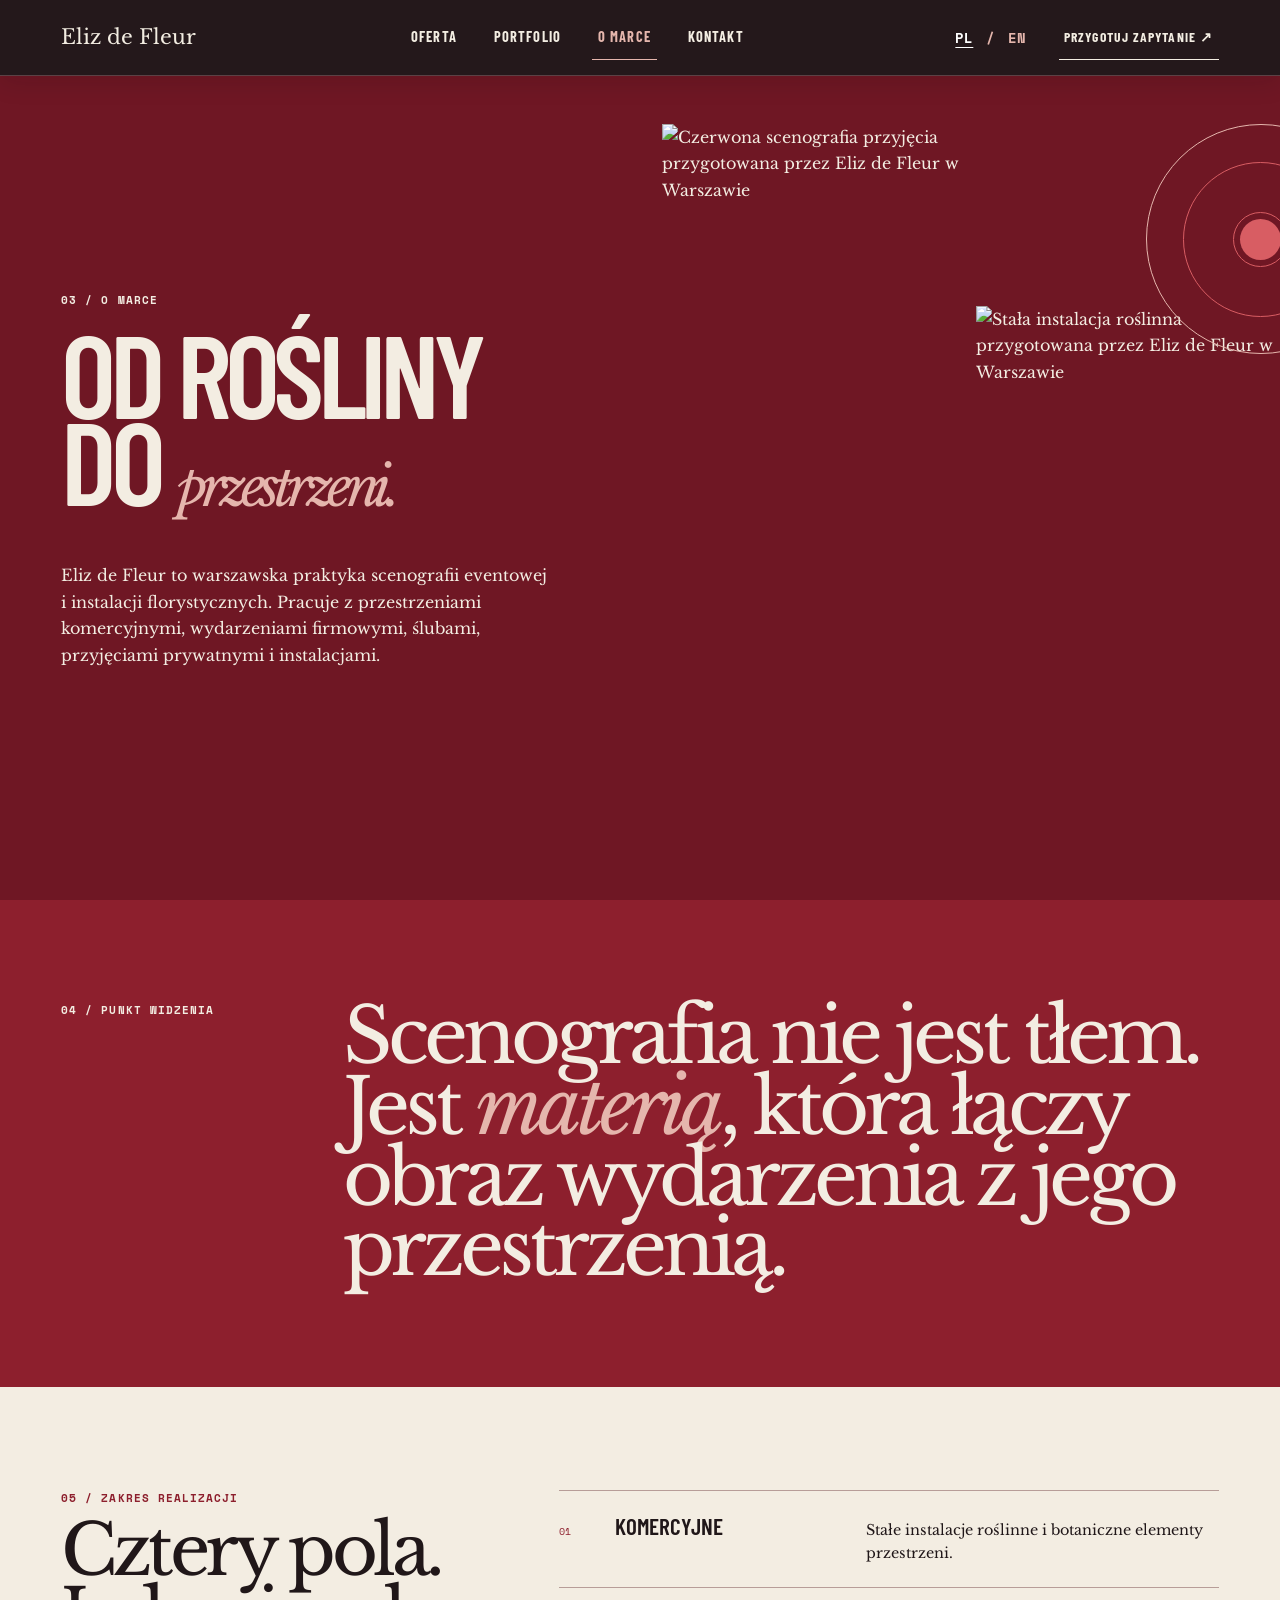
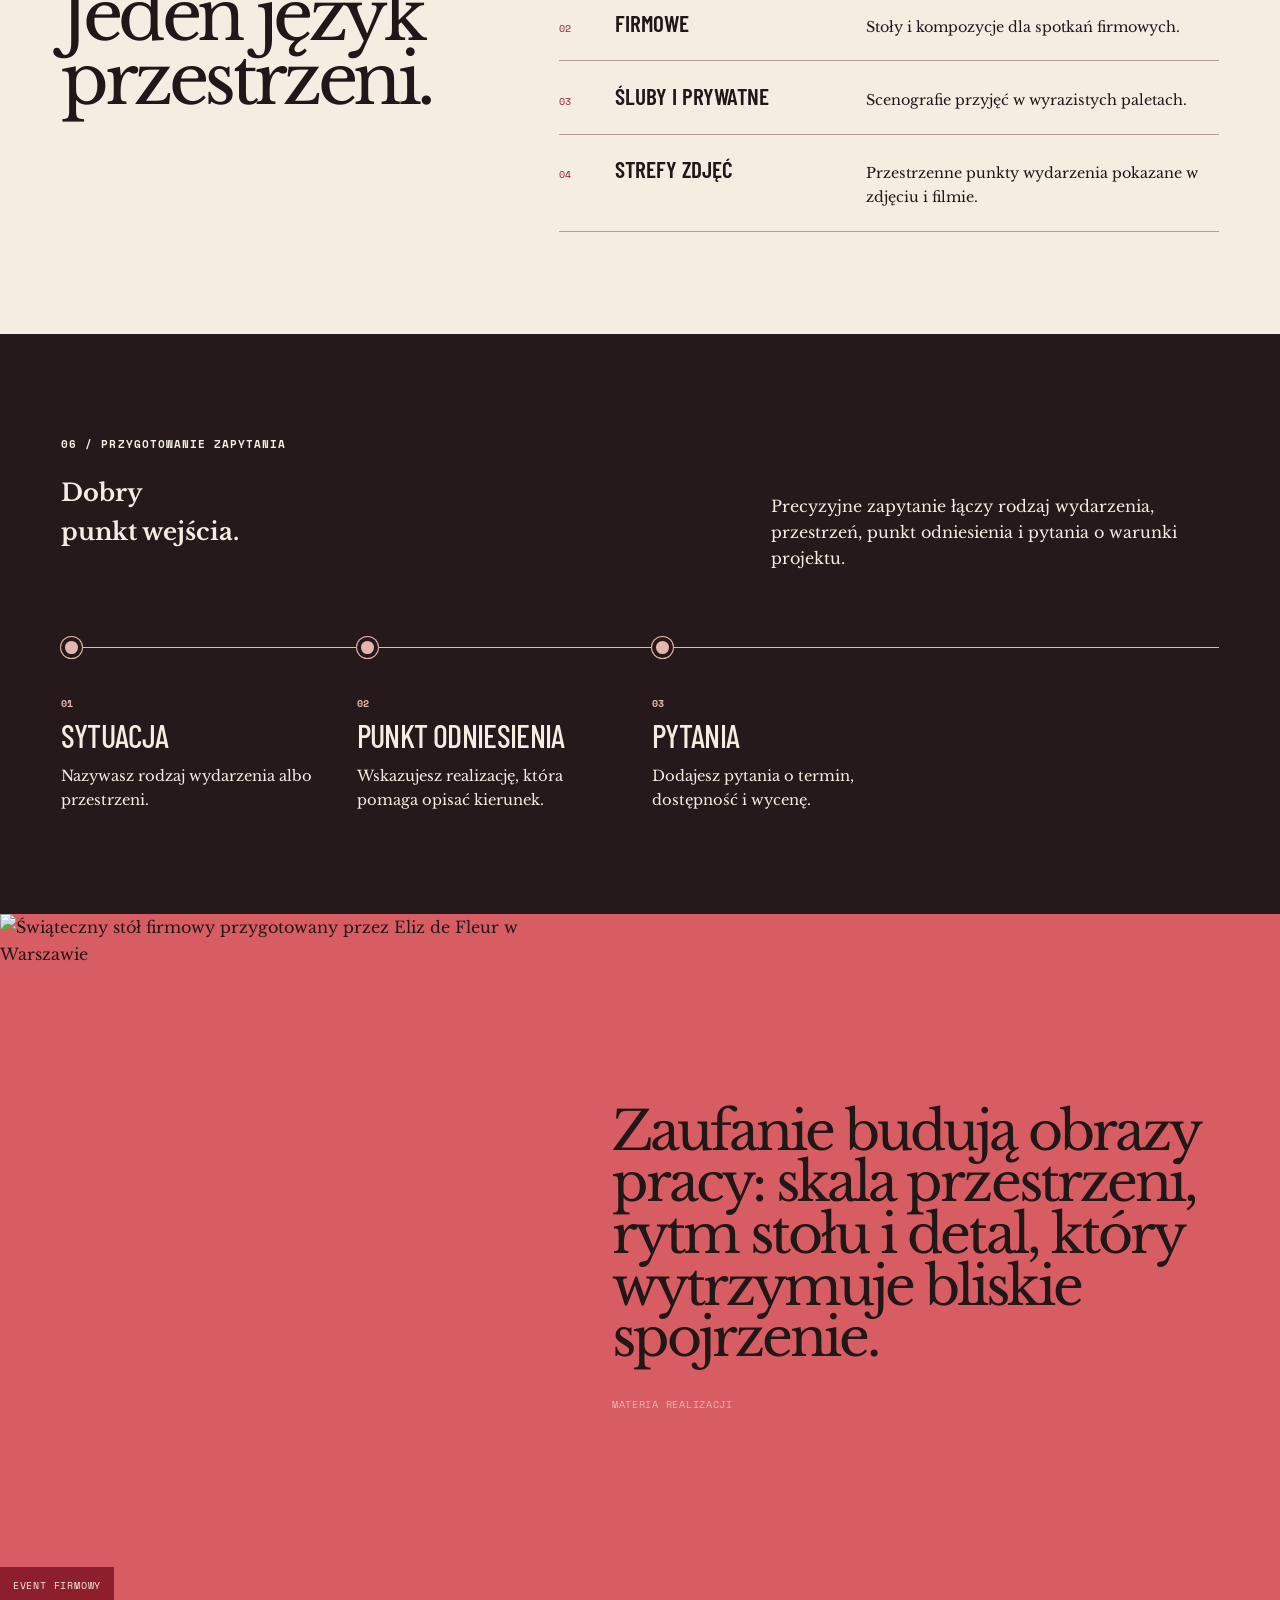
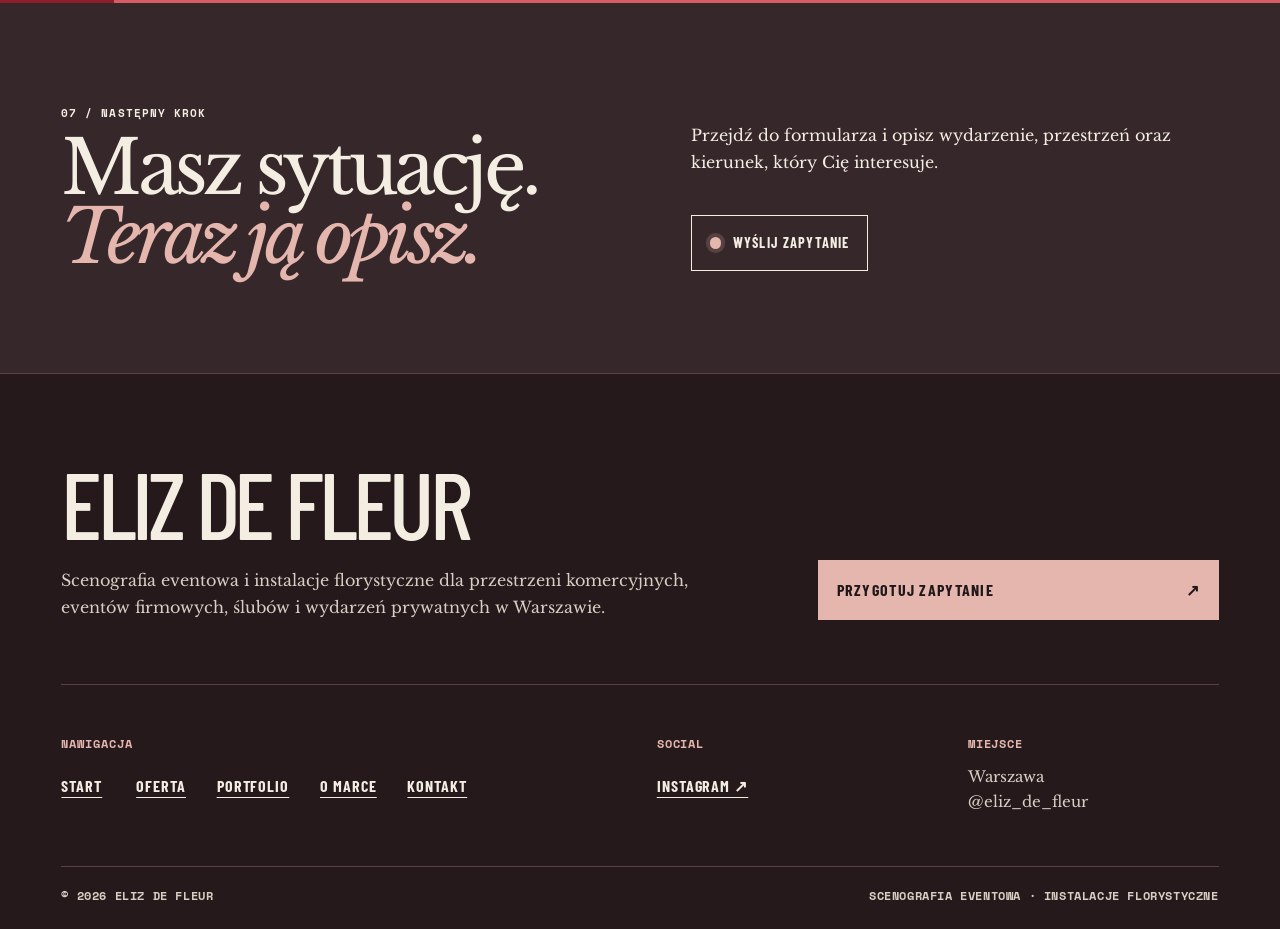
==== commit 58da5fff: "feat: harden SiteAgent functional shell" ====
--- a/runs/eliz-de-fleur-golden-calibration/preview/site/about.html
+++ b/runs/eliz-de-fleur-golden-calibration/preview/site/about.html
@@ -21,5 +21,5 @@
 
     <section class="next-step next-step--about" data-decision-role="commercial_decision"><div><p class="kicker">07 / <span data-pl="następny krok" data-en="next step">następny krok</span></p><h2 data-pl-html="Masz sytuację. <br><em>Teraz ją opisz.</em>" data-en-html="You have a situation. <br><em>Now describe it.</em>">Masz sytuację. <br><em>Teraz ją opisz.</em></h2></div><div><p data-pl="Przejdź do formularza i opisz wydarzenie, przestrzeń oraz kierunek, który Cię interesuje." data-en="Continue to the form and describe the event, space and direction you have in mind.">Przejdź do formularza i opisz wydarzenie, przestrzeń oraz kierunek, który Cię interesuje.</p><a class="marker-link" href="contact.html#brief"><span class="marker-link__dot" aria-hidden="true"></span><span data-pl="Wyślij zapytanie" data-en="Send an enquiry">Wyślij zapytanie</span></a></div></section>
   </main>
-  <footer class="site-footer"><span>Eliz de Fleur · Warszawa</span><a href="portfolio.html" data-pl="Zobacz portfolio" data-en="View the portfolio">Zobacz portfolio</a><span>© <span data-year></span></span></footer><script src="script.js"></script>
+  <footer class="site-footer" data-site-footer><div class="site-footer__lead"><div><a class="site-footer__wordmark" href="index.html">Eliz de Fleur</a><p data-en="Event scenography and floral installations for commercial spaces, corporate events, weddings and private events in Warsaw.">Scenografia eventowa i instalacje florystyczne dla przestrzeni komercyjnych, eventów firmowych, ślubów i wydarzeń prywatnych w Warszawie.</p></div><a class="site-footer__cta" data-site-cta="primary" href="contact.html#brief"><span data-en="Prepare an enquiry">Przygotuj zapytanie</span><span aria-hidden="true">↗</span></a></div><div class="site-footer__columns"><div><p class="site-footer__label" data-en="Navigation">Nawigacja</p><nav class="site-footer__nav" data-footer-nav aria-label="Nawigacja w stopce" data-pl-aria-label="Nawigacja w stopce" data-en-aria-label="Footer navigation"><a href="index.html" data-en="Home">Start</a><a href="services.html" data-en="Services">Oferta</a><a href="portfolio.html">Portfolio</a><a href="about.html" aria-current="page" data-en="About">O marce</a><a href="contact.html" data-en="Contact">Kontakt</a></nav></div><div class="site-footer__social"><p class="site-footer__label" data-en="Social">Social</p><a href="https://www.instagram.com/eliz_de_fleur/" target="_blank" rel="noopener noreferrer">Instagram ↗</a></div><div class="site-footer__location"><p class="site-footer__label" data-en="Location">Miejsce</p><span>Warszawa</span><span>@eliz_de_fleur</span></div></div><div class="site-footer__meta"><p>© <span data-year></span> Eliz de Fleur</p><p data-en="Event scenography · floral installations">Scenografia eventowa · instalacje florystyczne</p></div></footer><script src="script.js"></script>
 </body></html>
--- a/runs/eliz-de-fleur-golden-calibration/preview/site/styles.css
+++ b/runs/eliz-de-fleur-golden-calibration/preview/site/styles.css
@@ -15,6 +15,7 @@
   --mono: "Space Mono", Consolas, monospace;
   --gutter: clamp(1.125rem, 4.8vw, 5rem);
   --section-space: clamp(5rem, 8vw, 8.75rem);
+  --header-height: 4.75rem;
 }
 
 *,
@@ -25,7 +26,7 @@
 
 html {
   scroll-behavior: smooth;
-  scroll-padding-top: 5rem;
+  scroll-padding-top: calc(var(--header-height) + 1rem);
 }
 
 body {
@@ -107,13 +108,17 @@
 }
 
 .site-header {
-  position: relative;
-  z-index: 20;
+  position: sticky;
+  top: 0;
+  z-index: 50;
   display: grid;
   grid-template-columns: auto 1fr auto;
-  min-height: 4.75rem;
+  min-height: var(--header-height);
   padding: 0 var(--gutter);
   border-bottom: 1px solid var(--line-dark);
+  background: rgba(37, 25, 28, 0.97);
+  box-shadow: 0 0.35rem 1.5rem rgba(20, 10, 13, 0.12);
+  backdrop-filter: blur(0.75rem);
   align-items: center;
 }
 
@@ -294,7 +299,8 @@
   color: var(--ink);
 }
 
-.live-cta > span {
+.live-cta__mark {
+  flex: 0 0 auto;
   width: 0.65rem;
   height: 0.65rem;
   border-radius: 50%;
@@ -1021,30 +1027,118 @@
 }
 
 .site-footer {
-  min-height: 5rem;
-  display: grid;
-  grid-template-columns: auto 1fr auto;
-  gap: 2rem;
-  align-items: center;
-  padding: 1rem var(--gutter);
+  padding: clamp(3.5rem, 7vw, 6.5rem) var(--gutter) 1.5rem;
+  border-top: 1px solid var(--line-dark);
   background: var(--night);
-  color: var(--rose);
-  font: 700 clamp(0.75rem, 0.72vw, 0.82rem)/1.5 var(--mono);
-  letter-spacing: 0.06em;
-  text-transform: uppercase;
-}
-
-.site-footer p {
-  margin: 0;
-  text-align: center;
+  color: var(--chalk);
 }
 
 .site-footer a {
+  min-width: 2.75rem;
   min-height: 2.75rem;
   display: inline-flex;
   align-items: center;
+  color: inherit;
   text-underline-offset: 0.3rem;
-  font-size: 0.875rem;
+}
+
+.site-footer__lead {
+  display: grid;
+  grid-template-columns: minmax(0, 1.25fr) minmax(17rem, 0.75fr);
+  gap: clamp(2rem, 7vw, 8rem);
+  align-items: end;
+  padding-bottom: clamp(2.5rem, 5vw, 4.5rem);
+  border-bottom: 1px solid var(--line-dark);
+}
+
+.site-footer__wordmark {
+  padding: 0;
+  font: 500 clamp(3.2rem, 7.4vw, 7.8rem)/0.82 var(--condensed);
+  letter-spacing: -0.05em;
+  text-decoration: none;
+  text-transform: uppercase;
+}
+
+.site-footer__lead p {
+  max-width: 42rem;
+  margin: 1.25rem 0 0;
+  color: var(--chalk-muted);
+  font-size: clamp(1rem, 1.2vw, 1.18rem);
+}
+
+.site-footer__cta {
+  min-height: 3.75rem !important;
+  padding: 0.9rem 1.15rem;
+  justify-content: space-between;
+  gap: 1rem;
+  background: var(--rose);
+  color: var(--ink) !important;
+  font: 700 1rem/1 var(--condensed);
+  letter-spacing: 0.08em;
+  text-decoration: none;
+  text-transform: uppercase;
+}
+
+.site-footer__cta:hover,
+.site-footer__cta:focus-visible {
+  background: var(--chalk);
+}
+
+.site-footer__columns {
+  display: grid;
+  grid-template-columns: 1.55fr 0.7fr 0.75fr;
+  gap: clamp(2rem, 6vw, 7rem);
+  padding: clamp(2rem, 4vw, 3.5rem) 0;
+}
+
+.site-footer__label {
+  margin: 0 0 0.75rem;
+  color: var(--rose);
+  font: 700 0.72rem/1.4 var(--mono);
+  letter-spacing: 0.08em;
+  text-transform: uppercase;
+}
+
+.site-footer__nav {
+  display: flex;
+  flex-wrap: wrap;
+  gap: 0.35rem clamp(1rem, 2.4vw, 2.25rem);
+}
+
+.site-footer__nav a,
+.site-footer__social a {
+  font: 700 1rem/1 var(--condensed);
+  letter-spacing: 0.06em;
+  text-decoration-thickness: 1px;
+  text-transform: uppercase;
+}
+
+.site-footer__social,
+.site-footer__location {
+  display: flex;
+  flex-direction: column;
+  align-items: flex-start;
+}
+
+.site-footer__location span {
+  color: var(--chalk-muted);
+  font-size: 0.95rem;
+}
+
+.site-footer__meta {
+  display: flex;
+  justify-content: space-between;
+  gap: 1rem 2rem;
+  padding-top: 1.25rem;
+  border-top: 1px solid var(--line-dark);
+  color: var(--chalk-muted);
+  font: 700 0.75rem/1.5 var(--mono);
+  letter-spacing: 0.05em;
+  text-transform: uppercase;
+}
+
+.site-footer__meta p {
+  margin: 0;
 }
 
 @media (max-width: 70rem) {
@@ -1166,8 +1260,8 @@
 }
 
 @media (max-width: 45rem) {
-  html {
-    scroll-padding-top: 4.25rem;
+  :root {
+    --header-height: 4rem;
   }
 
   .site-header {
@@ -1414,13 +1508,34 @@
   }
 
   .site-footer {
+    padding: 3.5rem 1.125rem 1.25rem;
+  }
+
+  .site-footer__lead,
+  .site-footer__columns {
     grid-template-columns: 1fr;
-    gap: 0.5rem;
-    padding: 1.5rem 1.125rem;
-  }
-
-  .site-footer p {
-    text-align: left;
+  }
+
+  .site-footer__lead {
+    gap: 2rem;
+  }
+
+  .site-footer__wordmark {
+    font-size: clamp(3.5rem, 18vw, 5.5rem);
+  }
+
+  .site-footer__columns {
+    gap: 2rem;
+  }
+
+  .site-footer__nav {
+    display: grid;
+    grid-template-columns: 1fr 1fr;
+    gap: 0.25rem 1rem;
+  }
+
+  .site-footer__meta {
+    flex-direction: column;
   }
 }
 
@@ -1530,7 +1645,7 @@
 .portfolio-intro__count span { max-width: 9rem; font: 700 .68rem/1.45 var(--mono); letter-spacing: .06em; text-transform: uppercase; }
 .orbit--portfolio { border-color: var(--wine); }
 .portfolio-browser { padding: 0 var(--gutter) var(--section-space); background: var(--chalk); }
-.portfolio-filters { position: sticky; z-index: 8; top: 0; display: flex; gap: .3rem; overflow-x: auto; padding: .8rem 0; border-top: 1px solid var(--ink); border-bottom: 1px solid var(--ink); background: var(--chalk); scrollbar-width: thin; }
+.portfolio-filters { position: sticky; z-index: 8; top: var(--header-height); display: flex; gap: .3rem; overflow-x: auto; padding: .8rem 0; border-top: 1px solid var(--ink); border-bottom: 1px solid var(--ink); background: var(--chalk); scrollbar-width: thin; }
 .portfolio-filters button { min-height: 44px; flex: 0 0 auto; padding: .4rem .8rem; border: 1px solid transparent; background: transparent; color: var(--ink); cursor: pointer; font: 700 .72rem/1 var(--mono); letter-spacing: .04em; text-transform: uppercase; }
 .portfolio-filters button.is-active { border-color: var(--wine); background: var(--wine); color: var(--chalk); }
 .portfolio-mosaic { padding-top: 1rem; display: grid; grid-template-columns: repeat(4,minmax(0,1fr)); grid-auto-flow: dense; gap: .75rem; align-items: start; }
